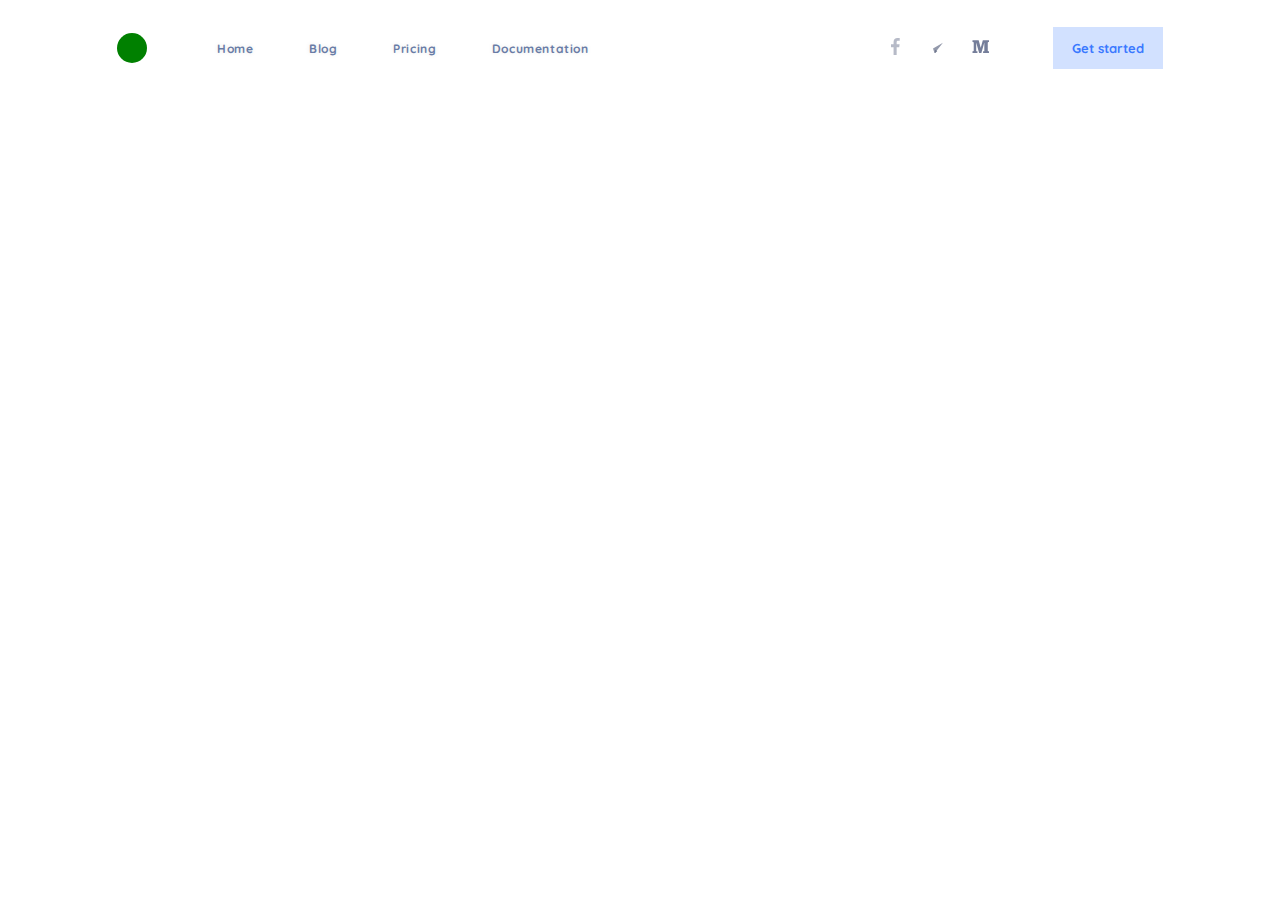
==== index.html @ 45f225c9 "add code" ====
<!DOCTYPE html>
<html lang="en">

<head>
  <meta charset="UTF-8">
  <meta http-equiv="X-UA-Compatible" content="IE=edge">
  <meta name="viewport" content="width=device-width, initial-scale=1.0">
  <link rel="preconnect" href="https://fonts.gstatic.com">
  <link href="https://fonts.googleapis.com/css2?family=Quicksand:wght@300;400;500&display=swap" rel="stylesheet">
  <link href="https://fonts.googleapis.com/css2?family=Roboto:wght@300;400;500&display=swap" rel="stylesheet">
  <link href="https://fonts.googleapis.com/css2?family=Open+Sans:wght@300;400;600;700&display=swap" rel="stylesheet">
  <!-- <link rel="stylesheet" href="bootstrap-reboot.css"> -->
  <!-- <link rel="stylesheet" href="bootstrap-grid.css"> -->
  <!-- <link rel="stylesheet" href="bootstrap.css"> -->
  <!-- <link rel="stylesheet" href="base.css"> -->
  <link rel="stylesheet" href="style.css">
  <title>Document</title>
</head>

<body>
  <!-- <header class="header">
    <div class="first-header">
      <div class="header-logo"></div>
      <nav class="header-nav">
        <ul class="nav-list">
          <li class="nav-item"><a href="#" class="nav-link">Home</a></li>
          <li class="nav-item"><a href="#" class="nav-link">Blog</a></li>
          <li class="nav-item"><a href="#" class="nav-link">Features</a></li>
          <li class="nav-item"><a href="#" class="nav-link">Pricing</a></li>
          <li class="nav-item"><a href="#" class="nav-link">Documentation</a></li>
        </ul>
      </nav>
    </div>
    <div class="second-header">
      <ul class="header-icons">
        <li class="icon">
          <svg width="9" height="17" viewBox="0 0 9 17">
            <path
              d="M5.65597 17V9.24548H8.22501L8.60969 6.2234H5.65597V4.294C5.65597 3.41904 5.89578 2.82278 7.13417 2.82278L8.71368 2.82208V0.119112C8.44051 0.0822826 7.5029 -1.65981e-08 6.41206 -1.65981e-08C4.13475 -1.65981e-08 2.57564 1.40836 2.57564 3.9947V6.2234H-2.3404e-08V9.24548H2.57564V17H5.65597Z"
              fill="#B6BAC7" />
          </svg>
        </li>
        <li class="icon">
          <svg width="15" height="13" viewBox="0 0 15 13">
            <path d="M5.81972 12.0232C5.38191 12.0232 5.4563 11.8651 5.3053 11.4664L4.01782 7.41344L13.9283 1.78983"
              fill="#9399AB" />
            <path d="M5.81982 12.0232C6.15768 12.0232 6.30696 11.8754 6.49554 11.7L8.29744 10.0241L6.04979 8.72772"
              fill="#70788E" />
            <path
              d="M6.04945 8.72806L11.4957 12.5768C12.1172 12.9048 12.5657 12.735 12.7205 12.0249L14.9374 2.03246C15.1644 1.16206 14.5906 0.76729 13.996 1.02547L0.978404 5.82666C0.0898302 6.16756 0.0950105 6.64173 0.816436 6.85301L4.15705 7.85032L11.8909 3.18335C12.256 2.97158 12.5911 3.08543 12.3161 3.31891"
              fill="#B6BAC7" />
          </svg>
        </li>
        <li class="icon"><svg width="18" height="14" viewBox="0 0 18 14" fill="none" xmlns="http://www.w3.org/2000/svg">
            <path fill-rule="evenodd" clip-rule="evenodd"
              d="M17.0328 1.84041C16.4253 2.11761 15.7726 2.30417 15.0877 2.38898C15.7868 1.95807 16.3239 1.27594 16.5767 0.46342C15.9222 0.862259 15.1973 1.15191 14.4257 1.308C13.8081 0.631966 12.9276 0.210602 11.9535 0.210602C10.0832 0.210602 8.56631 1.76886 8.56631 3.69017C8.56631 3.96313 8.59598 4.22867 8.65402 4.48334C5.83853 4.33759 3.3424 2.95159 1.67204 0.847419C1.38053 1.36154 1.2135 1.95887 1.2135 2.59648C1.2135 3.80359 1.81147 4.86853 2.72005 5.49303C2.16541 5.47448 1.64276 5.31812 1.18615 5.05709V5.10081C1.18615 6.7876 2.35476 8.19347 3.90258 8.51347C3.61882 8.59297 3.31957 8.63537 3.01181 8.63537C2.79357 8.63537 2.581 8.61417 2.37462 8.5731C2.80543 9.95591 4.05659 10.9619 5.53864 10.99C4.37931 11.9228 2.91868 12.4793 1.33113 12.4793C1.05768 12.4793 0.788618 12.4634 0.523682 12.4308C2.02249 13.4183 3.80327 13.9944 5.71599 13.9944C11.946 13.9944 15.3531 8.69155 15.3531 4.09365C15.3531 3.94259 15.3498 3.79286 15.3433 3.64313C16.0053 3.15286 16.5798 2.53937 17.0338 1.84107"
              fill="#757E9A" />
          </svg>
        </li>
        <li class="icon"><svg width="17" height="14" viewBox="0 0 17 14" fill="none" xmlns="http://www.w3.org/2000/svg">
            <path
              d="M17.0001 2.10651H16.3472C16.1047 2.10651 15.7619 2.45072 15.7619 2.67109V10.6583C15.7619 10.8789 16.1047 11.1796 16.3472 11.1796H17.0001V13.0755H11.084V11.1796H12.3223V2.78361H12.2616L9.36999 13.0755H7.13129L4.277 2.78361H4.20477V11.1796H5.44303V13.0755H0.48999V11.1796H1.12422C1.38542 11.1796 1.72825 10.8789 1.72825 10.6583V2.67109C1.72825 2.45072 1.38542 2.10651 1.12422 2.10651H0.48999V0.210635H6.68355L8.717 7.65872H8.77295L10.8252 0.210635H17.0001V2.10651Z"
              fill="#757E9A" />
          </svg>
        </li>
      </ul>
      <button class="btn btn__get-started">Get started</button>
    </div>
  </header> -->
  <header class="header box-ordered">
    <div class="header-logo"></div>
    <nav class="header-nav">
      <ul class="nav-list">
        <li class="nav-item"><a href="#" class="nav-link">Home</a></li>
        <li class="nav-item"><a href="#" class="nav-link">Blog</a></li>
        <li class="nav-item"><a href="#" class="nav-link">Features</a></li>
        <li class="nav-item"><a href="#" class="nav-link">Pricing</a></li>
        <li class="nav-item"><a href="#" class="nav-link">Documentation</a></li>
      </ul>
    </nav>
    <div class="hamburger hamburger--3dxy">
      <div class="hamburger-box">
        <div class="hamburger-inner"></div>
      </div>
    </div>
    <ul class="header-icons">
      <li class="icon">
        <svg width="9" height="17" viewBox="0 0 9 17">
          <path
            d="M5.65597 17V9.24548H8.22501L8.60969 6.2234H5.65597V4.294C5.65597 3.41904 5.89578 2.82278 7.13417 2.82278L8.71368 2.82208V0.119112C8.44051 0.0822826 7.5029 -1.65981e-08 6.41206 -1.65981e-08C4.13475 -1.65981e-08 2.57564 1.40836 2.57564 3.9947V6.2234H-2.3404e-08V9.24548H2.57564V17H5.65597Z"
            fill="#B6BAC7" />
        </svg>
      </li>
      <li class="icon">
        <svg width="15" height="13" viewBox="0 0 15 13">
          <path d="M5.81972 12.0232C5.38191 12.0232 5.4563 11.8651 5.3053 11.4664L4.01782 7.41344L13.9283 1.78983"
            fill="#9399AB" />
          <path d="M5.81982 12.0232C6.15768 12.0232 6.30696 11.8754 6.49554 11.7L8.29744 10.0241L6.04979 8.72772"
            fill="#70788E" />
          <path
            d="M6.04945 8.72806L11.4957 12.5768C12.1172 12.9048 12.5657 12.735 12.7205 12.0249L14.9374 2.03246C15.1644 1.16206 14.5906 0.76729 13.996 1.02547L0.978404 5.82666C0.0898302 6.16756 0.0950105 6.64173 0.816436 6.85301L4.15705 7.85032L11.8909 3.18335C12.256 2.97158 12.5911 3.08543 12.3161 3.31891"
            fill="#B6BAC7" />
        </svg>
      </li>
      <li class="icon"><svg width="18" height="14" viewBox="0 0 18 14" fill="none" xmlns="http://www.w3.org/2000/svg">
          <path fill-rule="evenodd" clip-rule="evenodd"
            d="M17.0328 1.84041C16.4253 2.11761 15.7726 2.30417 15.0877 2.38898C15.7868 1.95807 16.3239 1.27594 16.5767 0.46342C15.9222 0.862259 15.1973 1.15191 14.4257 1.308C13.8081 0.631966 12.9276 0.210602 11.9535 0.210602C10.0832 0.210602 8.56631 1.76886 8.56631 3.69017C8.56631 3.96313 8.59598 4.22867 8.65402 4.48334C5.83853 4.33759 3.3424 2.95159 1.67204 0.847419C1.38053 1.36154 1.2135 1.95887 1.2135 2.59648C1.2135 3.80359 1.81147 4.86853 2.72005 5.49303C2.16541 5.47448 1.64276 5.31812 1.18615 5.05709V5.10081C1.18615 6.7876 2.35476 8.19347 3.90258 8.51347C3.61882 8.59297 3.31957 8.63537 3.01181 8.63537C2.79357 8.63537 2.581 8.61417 2.37462 8.5731C2.80543 9.95591 4.05659 10.9619 5.53864 10.99C4.37931 11.9228 2.91868 12.4793 1.33113 12.4793C1.05768 12.4793 0.788618 12.4634 0.523682 12.4308C2.02249 13.4183 3.80327 13.9944 5.71599 13.9944C11.946 13.9944 15.3531 8.69155 15.3531 4.09365C15.3531 3.94259 15.3498 3.79286 15.3433 3.64313C16.0053 3.15286 16.5798 2.53937 17.0338 1.84107"
            fill="#757E9A" />
        </svg>
      </li>
      <li class="icon"><svg width="17" height="14" viewBox="0 0 17 14" fill="none" xmlns="http://www.w3.org/2000/svg">
          <path
            d="M17.0001 2.10651H16.3472C16.1047 2.10651 15.7619 2.45072 15.7619 2.67109V10.6583C15.7619 10.8789 16.1047 11.1796 16.3472 11.1796H17.0001V13.0755H11.084V11.1796H12.3223V2.78361H12.2616L9.36999 13.0755H7.13129L4.277 2.78361H4.20477V11.1796H5.44303V13.0755H0.48999V11.1796H1.12422C1.38542 11.1796 1.72825 10.8789 1.72825 10.6583V2.67109C1.72825 2.45072 1.38542 2.10651 1.12422 2.10651H0.48999V0.210635H6.68355L8.717 7.65872H8.77295L10.8252 0.210635H17.0001V2.10651Z"
            fill="#757E9A" />
        </svg>
      </li>
    </ul>
    <button class="btn btn__get-started">Get started</button>
  </header>
  <!-- <section class="promo">
    <p class="promo-intro sm-title">PLAN YOUR LIFE</p>
    <h1 class="promo-title">Increase your <span>productivity</span></h1>
    <p class="promo-text">Brute laoreet efficiendi id his, ea illum nonumes luptatum pro. Usu atqui laudem an,
      insolens gubergren similique est cu. Et vel modus congue vituperata.</p>
    <button class="promo-btn"></button>
  </section>
  <section class="brands">
    <ul class="brands-list">
      <li class="brands-item"><a href="#"><img src="img/brands/bitbucket.svg" alt="bitbucket"></a></li>
      <li class="brands-item"><a href="#"><img src="img/brands/apple.svg" alt="apple watch"></a></li>
      <li class="brands-item"><a href="#"><img src="img/brands/fb.svg" alt="facebook"></a></li>
      <li class="brands-item"><a href="#"><img src="img/brands/atlassian.svg" alt="atlassian"></a></li>
      <li class="brands-item"><a href="#"><img src="img/brands/audi.svg" alt="audi"></a></li>
    </ul>
  </section>
  <section class="our-product">
    <div class="first-part">
      <h4 class="our-product__sm-title">DESKTOP AND MOBILE APP</h4>
      <h2 class="section-title">Plan <span>and</span> manage</h2>
      <p class="section-text">Brute laoreet efficiendi id his, ea illum nonumes luptatum pro. Usu atqui laudem an,
        insolens gubergren similique est cu. Et vel modus congue vituperata. Solum patrioque no sea. Mea ex malis
        mollis oporteat. Eum an expetenda consequat.</p>
      <div class="buttons">
        <button class="btn btn-prime">View video</button>
        <button class="btn btn-secondary">See features</button>
      </div>
    </div>
    <div class="second-part">
      <img src="img/illustration.png" alt="our-product" class="our-product-img">
    </div>
  </section>
  <section class="about-us">
    <h4 class="sm-title">ABOUT US</h4>
    <h3 class="title about-us__title">Read about our app</h3>
    <div class="about-us__items">
      <div class="about-us__item">
        <img src="img/about-us/overview.svg" alt="" class="about-us__icon">
        <h6 class="item-title">Overview</h6>
        <p class="item-text">Brute laoreet efficiendi id his, ea illum nonumes luptatum pro.</p>
      </div>
      <div class="about-us__item">
        <img src="img/about-us/files.svg" alt="" class="about-us__icon">
        <h6 class="item-title">Files</h6>
        <p class="item-text">No vim nulla vitae intellegat. Ei enim error ius, solet atomorum conceptam ex has.</p>
      </div>
      <div class="about-us__item">
        <img src="img/about-us/meeting.svg" alt="" class="about-us__icon">
        <h6 class="item-title">Meeting chats</h6>
        <p class="item-text">Vim ne tacimates neglegentur. Erat diceret omittam at est.</p>
      </div>
      <div class="about-us__item">
        <img src="img/about-us/events.svg" alt="" class="about-us__icon">
        <h6 class="item-title">Save events</h6>
        <p class="item-text">Nisl idque mel ea, nominati voluptatum.
        </p>
      </div>
    </div>
    <div class="about-us-buttons">
      <button class="btn btn__read-more">Read more</button>
      <div class="or">or</div>
      <button class="btn btn__get-started">Get started</button>
    </div>
  </section>
  <section class="efficiency">
    <div class="percent-wrapper">
      <div class="percent">
        <img src="img/efficiency/percent.svg" alt="" class="">
        <div class="percent-value">89%</div>
        <p class="percent-info">Customers who have increased their productivity</p>
      </div>
    </div>
    <div class="count-wrapper">
      <div class="count">
        <img src="img/efficiency/count.svg" alt="" class="">
        <div class="count-value">3123</div>
        <p class="count-info">Users who have used our application</p>
      </div>
    </div>

  </section>
  <section class="our-resources">
    <h4 class="sm-title">our resources</h4>
    <h2 class="title">Start reading our blog</h2>
    <div class="slider">
      <div class="slider__left">
        <img src="img/our-resources/illustrations.png" alt="">
      </div>
      <div class="slider__right">
        <div class="slider__title big-title">How to start planning</div>
        <div class="slider__text">Quidam vocibus eum ne, erat consectetuer voluptatibus ut nam. Eu usu vidit tractatos,
          vero tractatos ius an, in mel diceret persecuti. Natum petentium principes mei ea. Tota everti periculis vis
          ei, quas tibique pro at, eos ut decore ...
        </div>
        <div class="slider__footer">
          <a href="#" class="btn btn__read-now">Read now</a>
          <span class="btn btn__add">Add to your bookmarks</span>
        </div>
      </div>
    </div>
  </section>
  <section class="testimonials">
    <div class="testimoinals__first-part">
      <h4 class="sm-title testimonials__sm-title">testimonials</h4>
      <h2 class="title testimonials__title">Customers's quotes</h2>
      <p class="text testimonials__text">Brute laoreet efficiendi id his, ea illum nonumes luptatum pro. Usu atqui
        laudem
        an.</p>
    </div>
    <div class="testimonials__second-part">
      <div class="testimonials__slider">
        <p class="testimonials__slider-text">Quidam vocibus eum ne, erat consectetuer voluptatibus ut nam. Eu usu vidit
          tractatos, vero tractatos ius an, in mel diceret persecuti.
        </p>
      </div>
    </div>
  </section>
  <section class="faq">
    <h4 class="faq__sm-title sm-title">Customer help</h4>
    <h2 class="faq__title title">Frequently asked questions</h2>
    <ul class="faq-list">
      <li class="faq-item">Reque insolens in vel?</li>
      <li class="faq-item">Vis rebum error graecis ea, id sit postea accusamus?</li>
      <li class="faq-item">Lorem repudiandae ne nec?</li>
      <li class="faq-item">Ad dicit numquam vel. Et eos iudico feugait percipitur?</li>
      <li class="faq-item">Sea no dico percipitur. Fierent constituam definitiones id eum?</li>
    </ul>
  </section>
  <section class="get-started">
    <h4 class="get-started__sm-title sm-title">
      PLAN YOUR LIFE
    </h4>
    <h2 class="get-started__large-title large-title">
      Get <span>started</span> now
    </h2>
    <p class="get-started__text">
      Brute laoreet efficiendi id his, ea illum nonumes luptatum pro. Usu atqui laudem an, insolens gubergren similique
      est cu. Et vel modus congue vituperata.
    </p>
    <footer class="get-started___footer">
      <a href="#" class="btn pricing-btn">View pricing</a>
      <a href="#" class="btn read__btn">Read documentation</a>
    </footer>
  </section>
  <section class="sign-up">
    <div class="sign-up__first">
      <h2 class="title sign-up__title">Sign up for newsletter</h2>
      <p class="sign-up__text">Cu qui soleat partiendo urbanitas. Eum aperiri indoctum eu, homero alterum.</p>
    </div>
    <div class="sign-up__second">
      <input type="email" class="btn input-email">
      <button type="button" class="btn send-email">Save me</button>
    </div>
  </section> -->



  <!-- <script src="../../libs/js-libs/bootstrap.bundle.min.js"></script> -->
  <script src="script.js"></script>
  <!-- <script src="js.js"></script> -->

</body>

</html>
---- style.css ----
/* @import "css/hamburgers.css"; */
@import "css/variables.css";
@import "css/base.css";
@import "css/header.css";
@import "css/promo.css";
@import "css/our-product.css";
@import "css/about-us.css";
@import "css/efficiency.css";
@import "css/our-resources.css";
@import "css/testimonials.css";
@import "css/customers-help.css";
@import "css/get-started.css";
@import "css/sign-up.css";


* {
  margin: 0;
  padding: 0;
}

html {
  font-size: 16px;
}

body {
  font-family: 'Quicksand', sans-serif;
}

a {
  text-decoration: none;
  display: block;
}

ul {
  list-style: none;
  margin: 0;
}

button {
  border: none;
  background: none;  
}

img{
  width: 100%;
  height: auto;
}
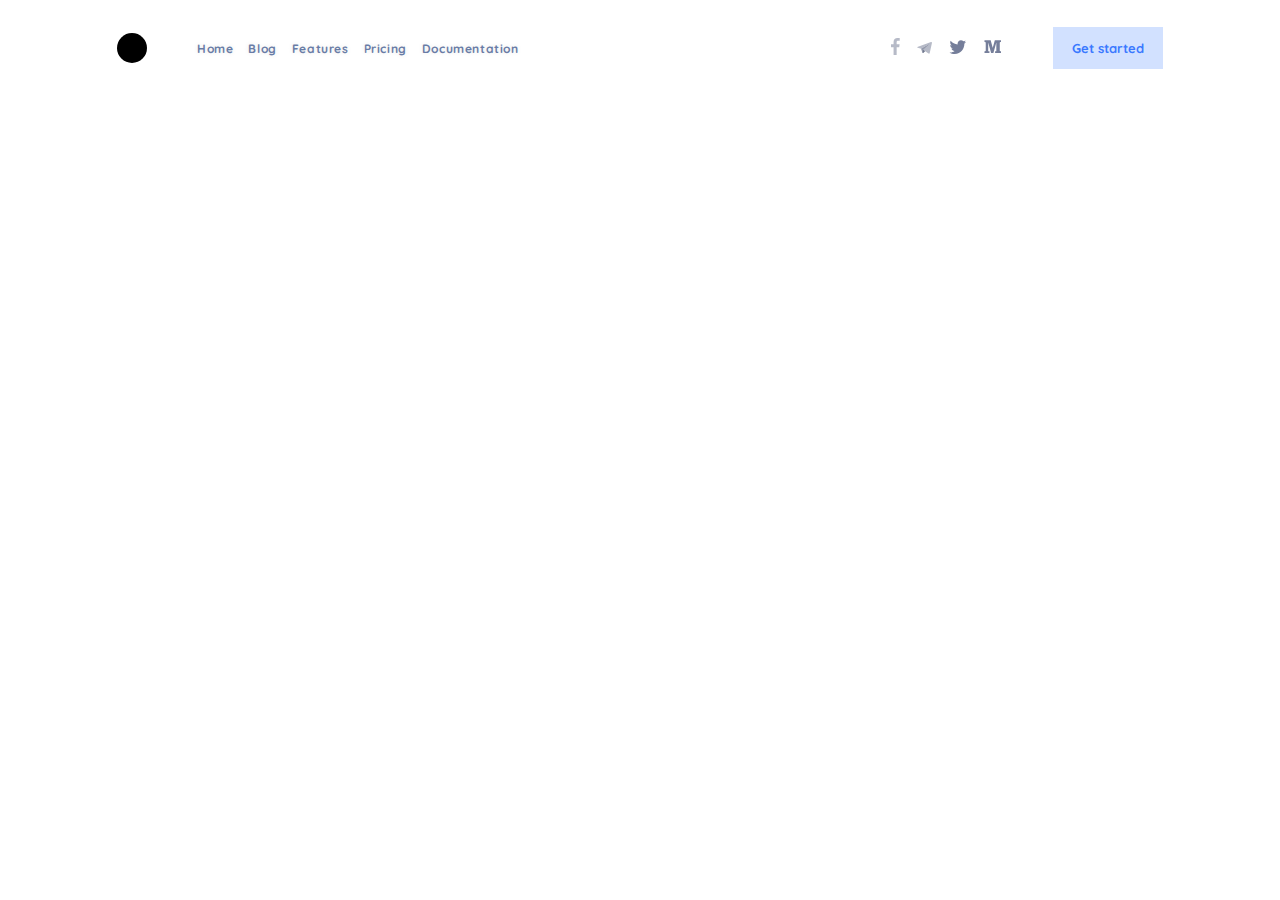
==== commit 822b5b9c: "fix burger add overlay" ====
--- a/index.html
+++ b/index.html
@@ -9,18 +9,20 @@
   <link href="https://fonts.googleapis.com/css2?family=Quicksand:wght@300;400;500&display=swap" rel="stylesheet">
   <link href="https://fonts.googleapis.com/css2?family=Roboto:wght@300;400;500&display=swap" rel="stylesheet">
   <link href="https://fonts.googleapis.com/css2?family=Open+Sans:wght@300;400;600;700&display=swap" rel="stylesheet">
-  <!-- <link rel="stylesheet" href="bootstrap-reboot.css"> -->
-  <!-- <link rel="stylesheet" href="bootstrap-grid.css"> -->
-  <!-- <link rel="stylesheet" href="bootstrap.css"> -->
-  <!-- <link rel="stylesheet" href="base.css"> -->
   <link rel="stylesheet" href="style.css">
   <title>Document</title>
 </head>
 
 <body>
-  <!-- <header class="header">
-    <div class="first-header">
-      <div class="header-logo"></div>
+  <header class="header box-ordered">
+    <div class="header-logo"></div>
+    <div class="hamburger hamburger--3dxy">
+      <div class="hamburger-box">
+        <div class="hamburger-inner"></div>
+      </div>
+    </div>
+    <div class="nav-container">
+      <div class="nav-overlay"></div>
       <nav class="header-nav">
         <ul class="nav-list">
           <li class="nav-item"><a href="#" class="nav-link">Home</a></li>
@@ -30,58 +32,6 @@
           <li class="nav-item"><a href="#" class="nav-link">Documentation</a></li>
         </ul>
       </nav>
-    </div>
-    <div class="second-header">
-      <ul class="header-icons">
-        <li class="icon">
-          <svg width="9" height="17" viewBox="0 0 9 17">
-            <path
-              d="M5.65597 17V9.24548H8.22501L8.60969 6.2234H5.65597V4.294C5.65597 3.41904 5.89578 2.82278 7.13417 2.82278L8.71368 2.82208V0.119112C8.44051 0.0822826 7.5029 -1.65981e-08 6.41206 -1.65981e-08C4.13475 -1.65981e-08 2.57564 1.40836 2.57564 3.9947V6.2234H-2.3404e-08V9.24548H2.57564V17H5.65597Z"
-              fill="#B6BAC7" />
-          </svg>
-        </li>
-        <li class="icon">
-          <svg width="15" height="13" viewBox="0 0 15 13">
-            <path d="M5.81972 12.0232C5.38191 12.0232 5.4563 11.8651 5.3053 11.4664L4.01782 7.41344L13.9283 1.78983"
-              fill="#9399AB" />
-            <path d="M5.81982 12.0232C6.15768 12.0232 6.30696 11.8754 6.49554 11.7L8.29744 10.0241L6.04979 8.72772"
-              fill="#70788E" />
-            <path
-              d="M6.04945 8.72806L11.4957 12.5768C12.1172 12.9048 12.5657 12.735 12.7205 12.0249L14.9374 2.03246C15.1644 1.16206 14.5906 0.76729 13.996 1.02547L0.978404 5.82666C0.0898302 6.16756 0.0950105 6.64173 0.816436 6.85301L4.15705 7.85032L11.8909 3.18335C12.256 2.97158 12.5911 3.08543 12.3161 3.31891"
-              fill="#B6BAC7" />
-          </svg>
-        </li>
-        <li class="icon"><svg width="18" height="14" viewBox="0 0 18 14" fill="none" xmlns="http://www.w3.org/2000/svg">
-            <path fill-rule="evenodd" clip-rule="evenodd"
-              d="M17.0328 1.84041C16.4253 2.11761 15.7726 2.30417 15.0877 2.38898C15.7868 1.95807 16.3239 1.27594 16.5767 0.46342C15.9222 0.862259 15.1973 1.15191 14.4257 1.308C13.8081 0.631966 12.9276 0.210602 11.9535 0.210602C10.0832 0.210602 8.56631 1.76886 8.56631 3.69017C8.56631 3.96313 8.59598 4.22867 8.65402 4.48334C5.83853 4.33759 3.3424 2.95159 1.67204 0.847419C1.38053 1.36154 1.2135 1.95887 1.2135 2.59648C1.2135 3.80359 1.81147 4.86853 2.72005 5.49303C2.16541 5.47448 1.64276 5.31812 1.18615 5.05709V5.10081C1.18615 6.7876 2.35476 8.19347 3.90258 8.51347C3.61882 8.59297 3.31957 8.63537 3.01181 8.63537C2.79357 8.63537 2.581 8.61417 2.37462 8.5731C2.80543 9.95591 4.05659 10.9619 5.53864 10.99C4.37931 11.9228 2.91868 12.4793 1.33113 12.4793C1.05768 12.4793 0.788618 12.4634 0.523682 12.4308C2.02249 13.4183 3.80327 13.9944 5.71599 13.9944C11.946 13.9944 15.3531 8.69155 15.3531 4.09365C15.3531 3.94259 15.3498 3.79286 15.3433 3.64313C16.0053 3.15286 16.5798 2.53937 17.0338 1.84107"
-              fill="#757E9A" />
-          </svg>
-        </li>
-        <li class="icon"><svg width="17" height="14" viewBox="0 0 17 14" fill="none" xmlns="http://www.w3.org/2000/svg">
-            <path
-              d="M17.0001 2.10651H16.3472C16.1047 2.10651 15.7619 2.45072 15.7619 2.67109V10.6583C15.7619 10.8789 16.1047 11.1796 16.3472 11.1796H17.0001V13.0755H11.084V11.1796H12.3223V2.78361H12.2616L9.36999 13.0755H7.13129L4.277 2.78361H4.20477V11.1796H5.44303V13.0755H0.48999V11.1796H1.12422C1.38542 11.1796 1.72825 10.8789 1.72825 10.6583V2.67109C1.72825 2.45072 1.38542 2.10651 1.12422 2.10651H0.48999V0.210635H6.68355L8.717 7.65872H8.77295L10.8252 0.210635H17.0001V2.10651Z"
-              fill="#757E9A" />
-          </svg>
-        </li>
-      </ul>
-      <button class="btn btn__get-started">Get started</button>
-    </div>
-  </header> -->
-  <header class="header box-ordered">
-    <div class="header-logo"></div>
-    <nav class="header-nav">
-      <ul class="nav-list">
-        <li class="nav-item"><a href="#" class="nav-link">Home</a></li>
-        <li class="nav-item"><a href="#" class="nav-link">Blog</a></li>
-        <li class="nav-item"><a href="#" class="nav-link">Features</a></li>
-        <li class="nav-item"><a href="#" class="nav-link">Pricing</a></li>
-        <li class="nav-item"><a href="#" class="nav-link">Documentation</a></li>
-      </ul>
-    </nav>
-    <div class="hamburger hamburger--3dxy">
-      <div class="hamburger-box">
-        <div class="hamburger-inner"></div>
-      </div>
     </div>
     <ul class="header-icons">
       <li class="icon">
--- a/style.css
+++ b/style.css
@@ -1,6 +1,6 @@
-/* @import "css/hamburgers.css"; */
 @import "css/variables.css";
 @import "css/base.css";
+@import "css/hamburger.css";
 @import "css/header.css";
 @import "css/promo.css";
 @import "css/our-product.css";
@@ -12,7 +12,6 @@
 @import "css/get-started.css";
 @import "css/sign-up.css";
 
-
 * {
   margin: 0;
   padding: 0;
@@ -23,7 +22,7 @@
 }
 
 body {
-  font-family: 'Quicksand', sans-serif;
+  font-family: "Quicksand", sans-serif;
 }
 
 a {
@@ -38,12 +37,10 @@
 
 button {
   border: none;
-  background: none;  
+  background: none;
 }
 
-img{
+img {
   width: 100%;
   height: auto;
 }
-
-
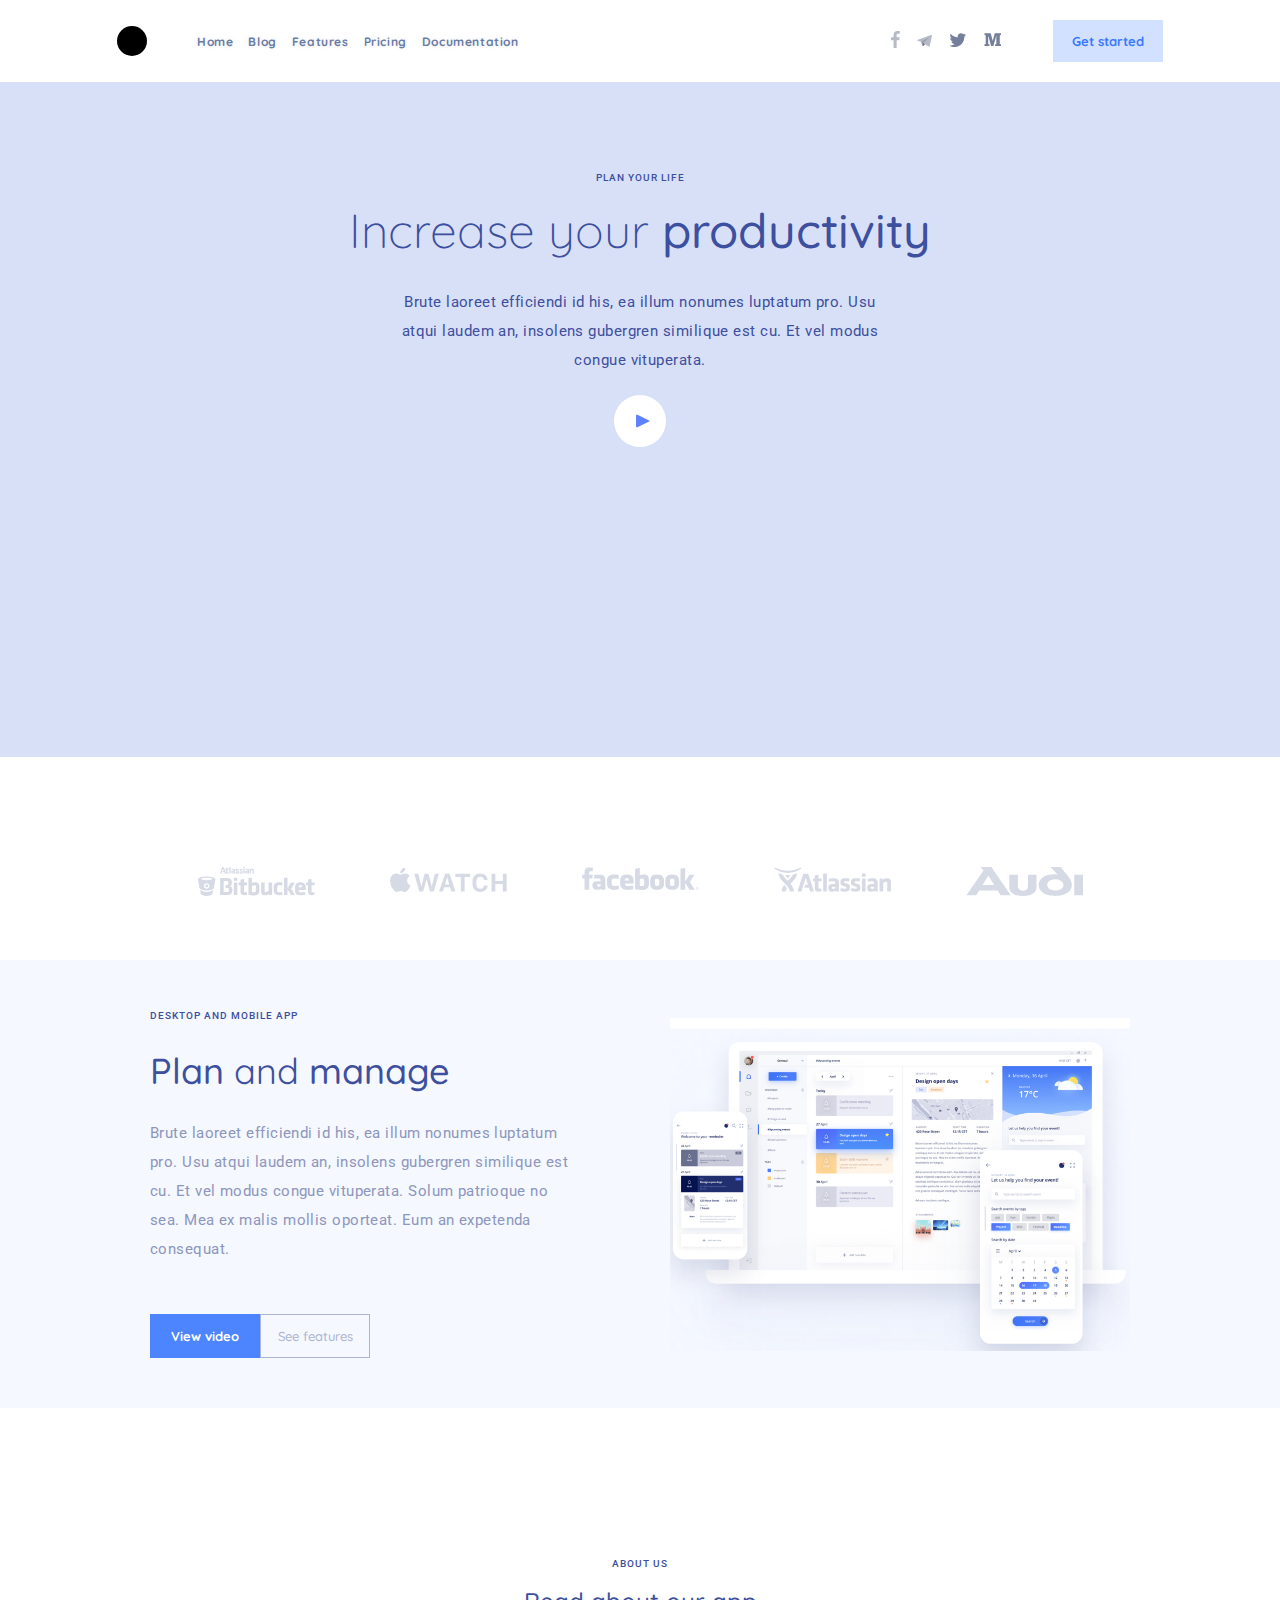
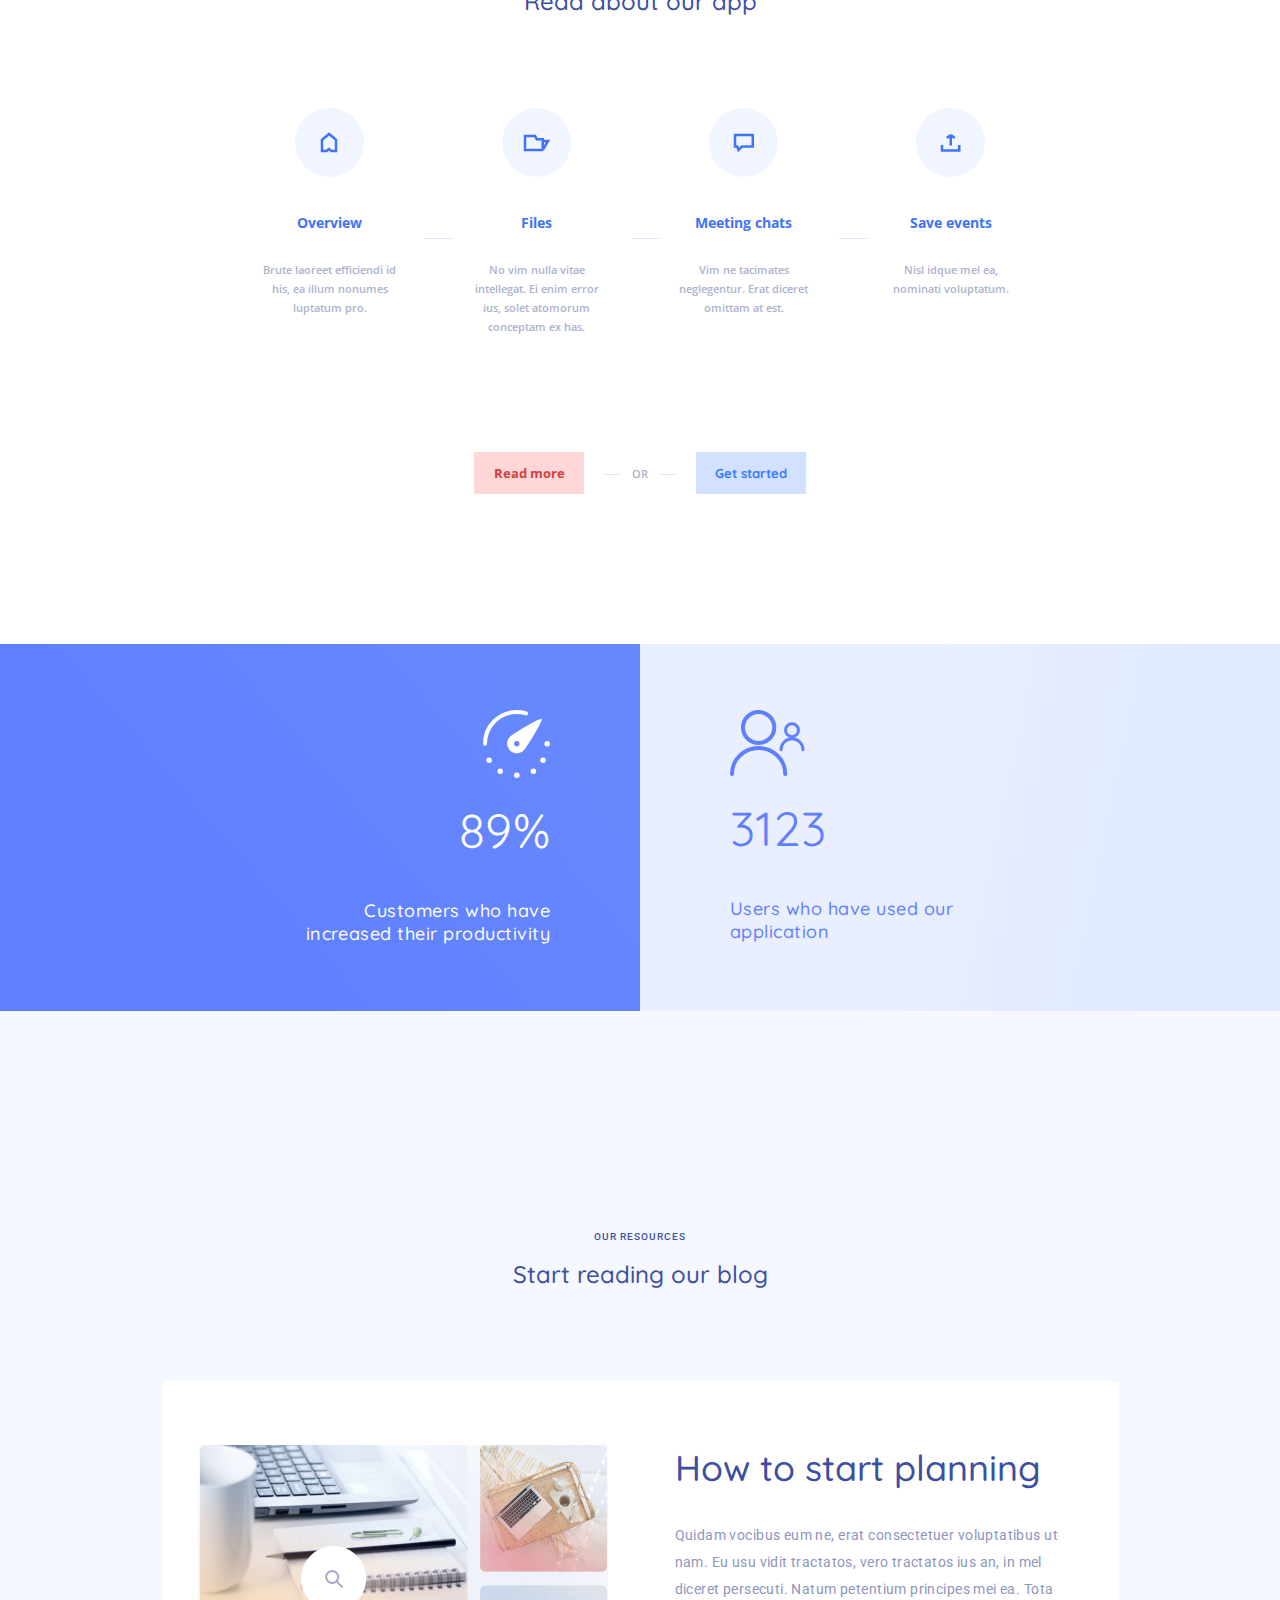
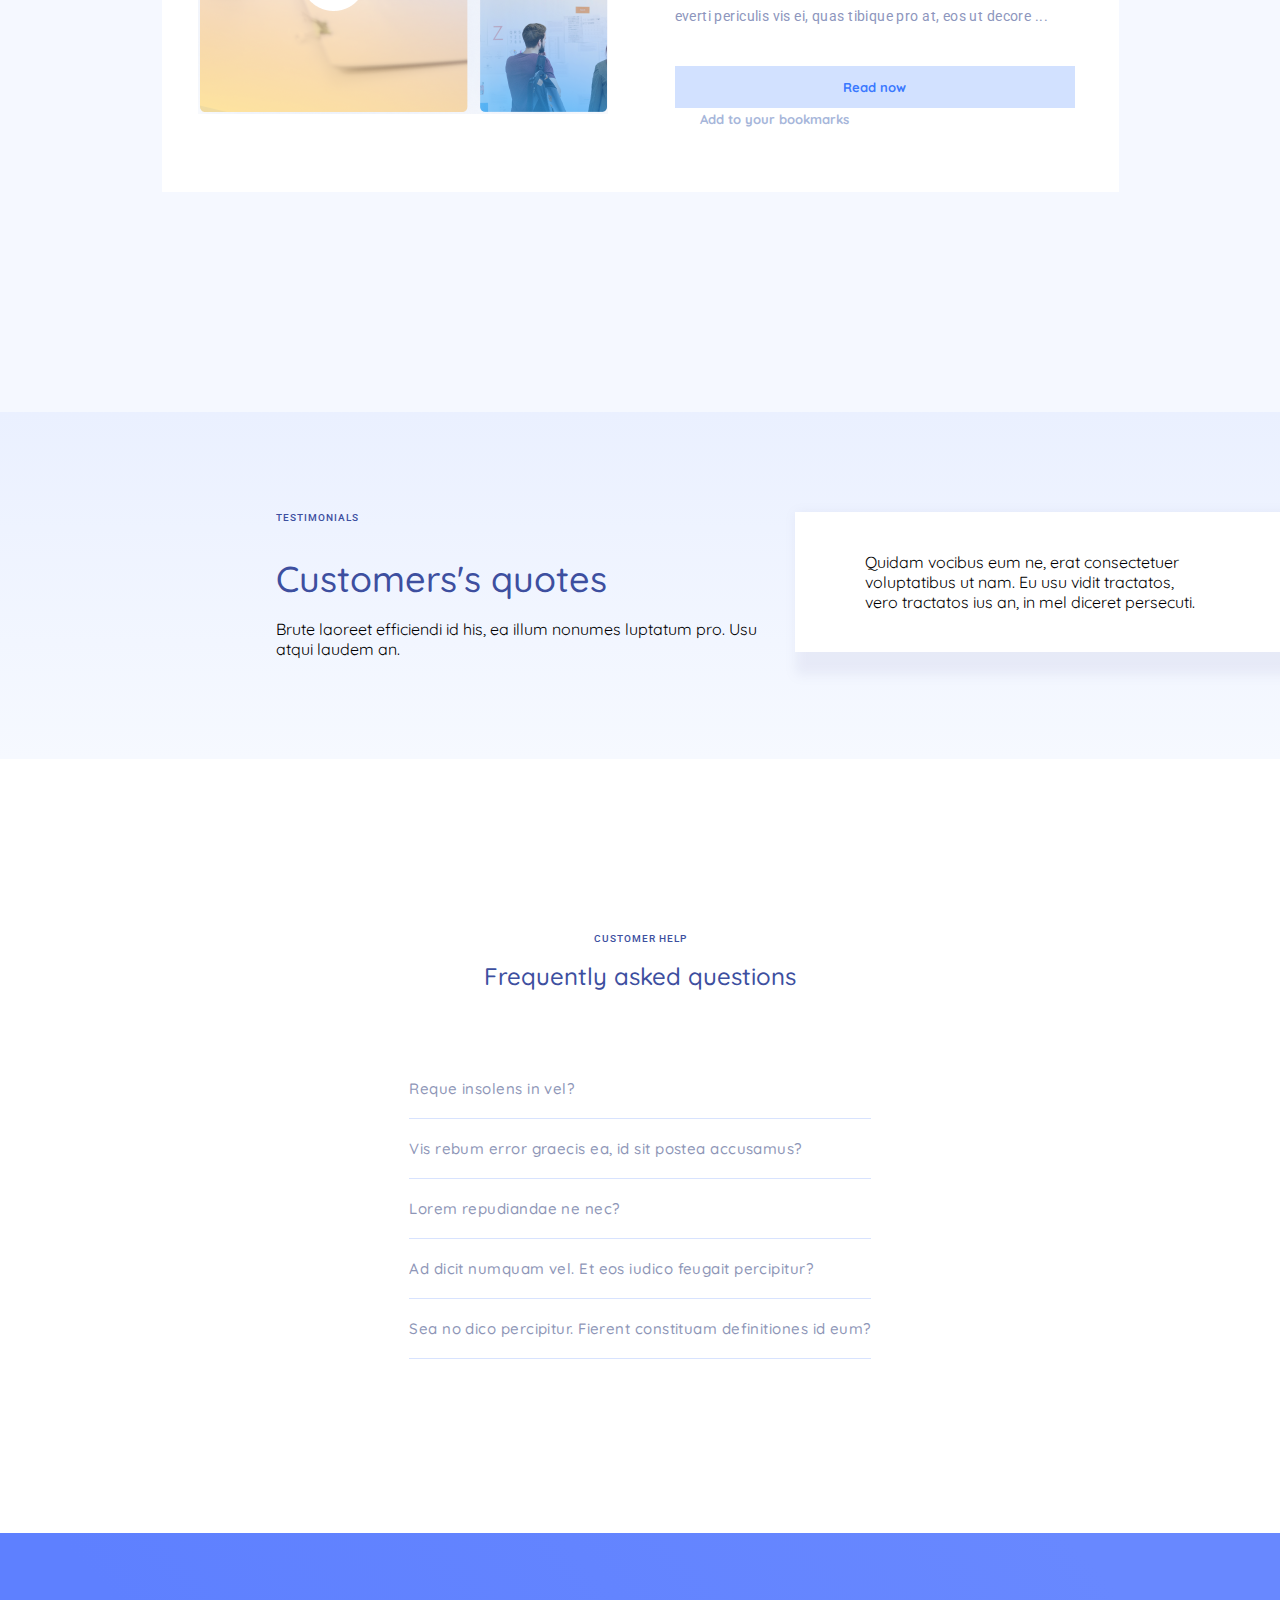
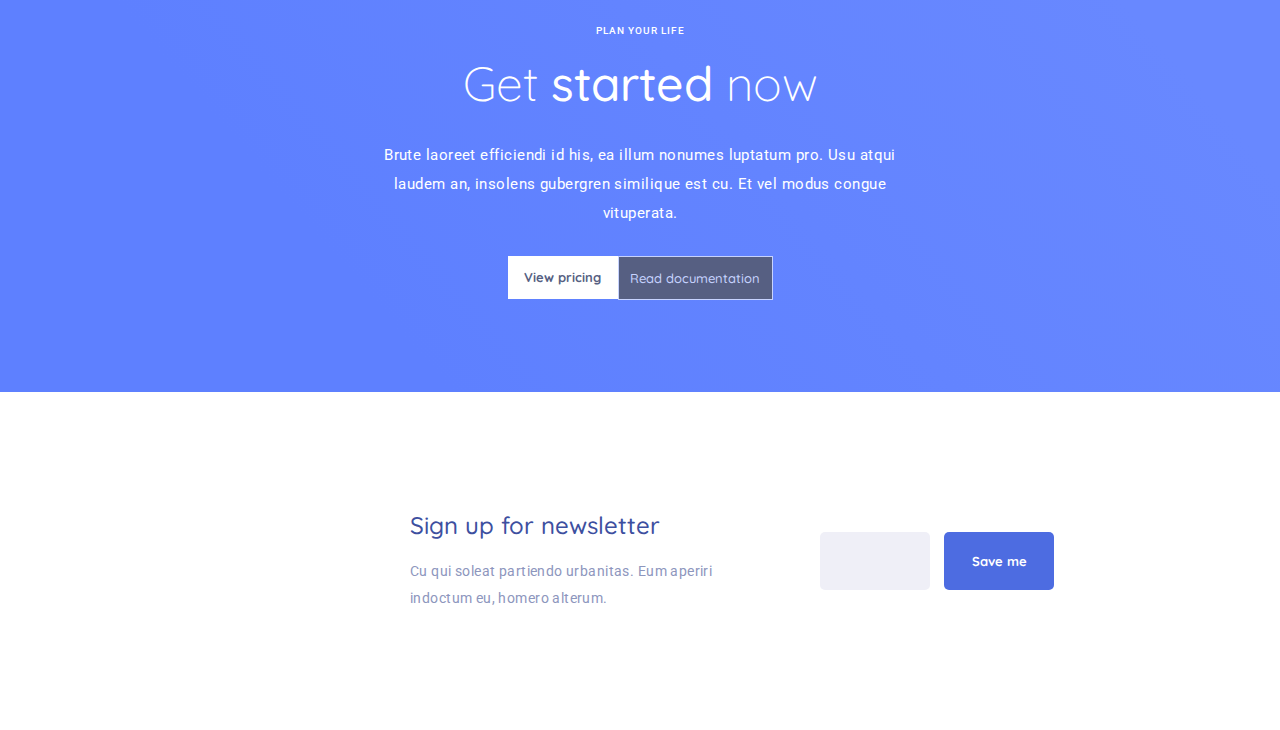
==== commit 0fcafba3: "add brands slider" ====
--- a/index.html
+++ b/index.html
@@ -14,7 +14,7 @@
 </head>
 
 <body>
-  <header class="header box-ordered">
+  <header class="header box-ordered container">
     <div class="header-logo"></div>
     <div class="hamburger hamburger--3dxy">
       <div class="hamburger-box">
@@ -67,38 +67,39 @@
     </ul>
     <button class="btn btn__get-started">Get started</button>
   </header>
-  <!-- <section class="promo">
+  <section class="promo">
     <p class="promo-intro sm-title">PLAN YOUR LIFE</p>
     <h1 class="promo-title">Increase your <span>productivity</span></h1>
     <p class="promo-text">Brute laoreet efficiendi id his, ea illum nonumes luptatum pro. Usu atqui laudem an,
       insolens gubergren similique est cu. Et vel modus congue vituperata.</p>
     <button class="promo-btn"></button>
   </section>
-  <section class="brands">
-    <ul class="brands-list">
-      <li class="brands-item"><a href="#"><img src="img/brands/bitbucket.svg" alt="bitbucket"></a></li>
-      <li class="brands-item"><a href="#"><img src="img/brands/apple.svg" alt="apple watch"></a></li>
-      <li class="brands-item"><a href="#"><img src="img/brands/fb.svg" alt="facebook"></a></li>
-      <li class="brands-item"><a href="#"><img src="img/brands/atlassian.svg" alt="atlassian"></a></li>
-      <li class="brands-item"><a href="#"><img src="img/brands/audi.svg" alt="audi"></a></li>
+  <section class="brands brands__slider">
+    <ul class="brands-list brands__slides">
+      <li class="brands-item brands__slide-1"><a href="#"><img src="img/brands/bitbucket.svg" alt="bitbucket"></a></li>
+      <li class="brands-item brands__slide-2"><a href="#"><img src="img/brands/apple.svg" alt="apple watch"></a></li>
+      <li class="brands-item brands__slide-3"><a href="#"><img src="img/brands/fb.svg" alt="facebook"></a></li>
+      <li class="brands-item brands__slide-4"><a href="#"><img src="img/brands/atlassian.svg" alt="atlassian"></a></li>
+      <li class="brands-item brands__slide-5"><a href="#"><img src="img/brands/audi.svg" alt="audi"></a></li>
     </ul>
   </section>
   <section class="our-product">
-    <div class="first-part">
-      <h4 class="our-product__sm-title">DESKTOP AND MOBILE APP</h4>
-      <h2 class="section-title">Plan <span>and</span> manage</h2>
-      <p class="section-text">Brute laoreet efficiendi id his, ea illum nonumes luptatum pro. Usu atqui laudem an,
-        insolens gubergren similique est cu. Et vel modus congue vituperata. Solum patrioque no sea. Mea ex malis
-        mollis oporteat. Eum an expetenda consequat.</p>
-      <div class="buttons">
-        <button class="btn btn-prime">View video</button>
-        <button class="btn btn-secondary">See features</button>
-      </div>
-    </div>
-    <div class="second-part">
-      <img src="img/illustration.png" alt="our-product" class="our-product-img">
-    </div>
-  </section>
+    <div class="container">
+      <div class="first-part">
+        <h4 class="our-product__sm-title sm-title">DESKTOP AND MOBILE APP</h4>
+        <h2 class="section-title">Plan <span>and</span> manage</h2>
+        <p class="section-text">Brute laoreet efficiendi id his, ea illum nonumes luptatum pro. Usu atqui laudem an,
+          insolens gubergren similique est cu. Et vel modus congue vituperata. Solum patrioque no sea. Mea ex malis
+          mollis oporteat. Eum an expetenda consequat.</p>
+        <div class="buttons">
+          <button class="btn btn-prime">View video</button>
+          <button class="btn btn-secondary">See features</button>
+        </div>
+      </div>
+      <div class="second-part">
+      </div>
+  </section>
+  </div>
   <section class="about-us">
     <h4 class="sm-title">ABOUT US</h4>
     <h3 class="title about-us__title">Read about our app</h3>
@@ -220,13 +221,13 @@
       <input type="email" class="btn input-email">
       <button type="button" class="btn send-email">Save me</button>
     </div>
-  </section> -->
+  </section>
 
 
 
   <!-- <script src="../../libs/js-libs/bootstrap.bundle.min.js"></script> -->
   <script src="script.js"></script>
-  <!-- <script src="js.js"></script> -->
+  <script src="js.js"></script>
 
 </body>
 
--- a/style.css
+++ b/style.css
@@ -3,12 +3,13 @@
 @import "css/hamburger.css";
 @import "css/header.css";
 @import "css/promo.css";
+@import "css/brands.css";
 @import "css/our-product.css";
 @import "css/about-us.css";
 @import "css/efficiency.css";
 @import "css/our-resources.css";
 @import "css/testimonials.css";
-@import "css/customers-help.css";
+@import "css/faq.css";
 @import "css/get-started.css";
 @import "css/sign-up.css";
 
@@ -41,6 +42,6 @@
 }
 
 img {
-  width: 100%;
+  max-width: 100%;
   height: auto;
 }
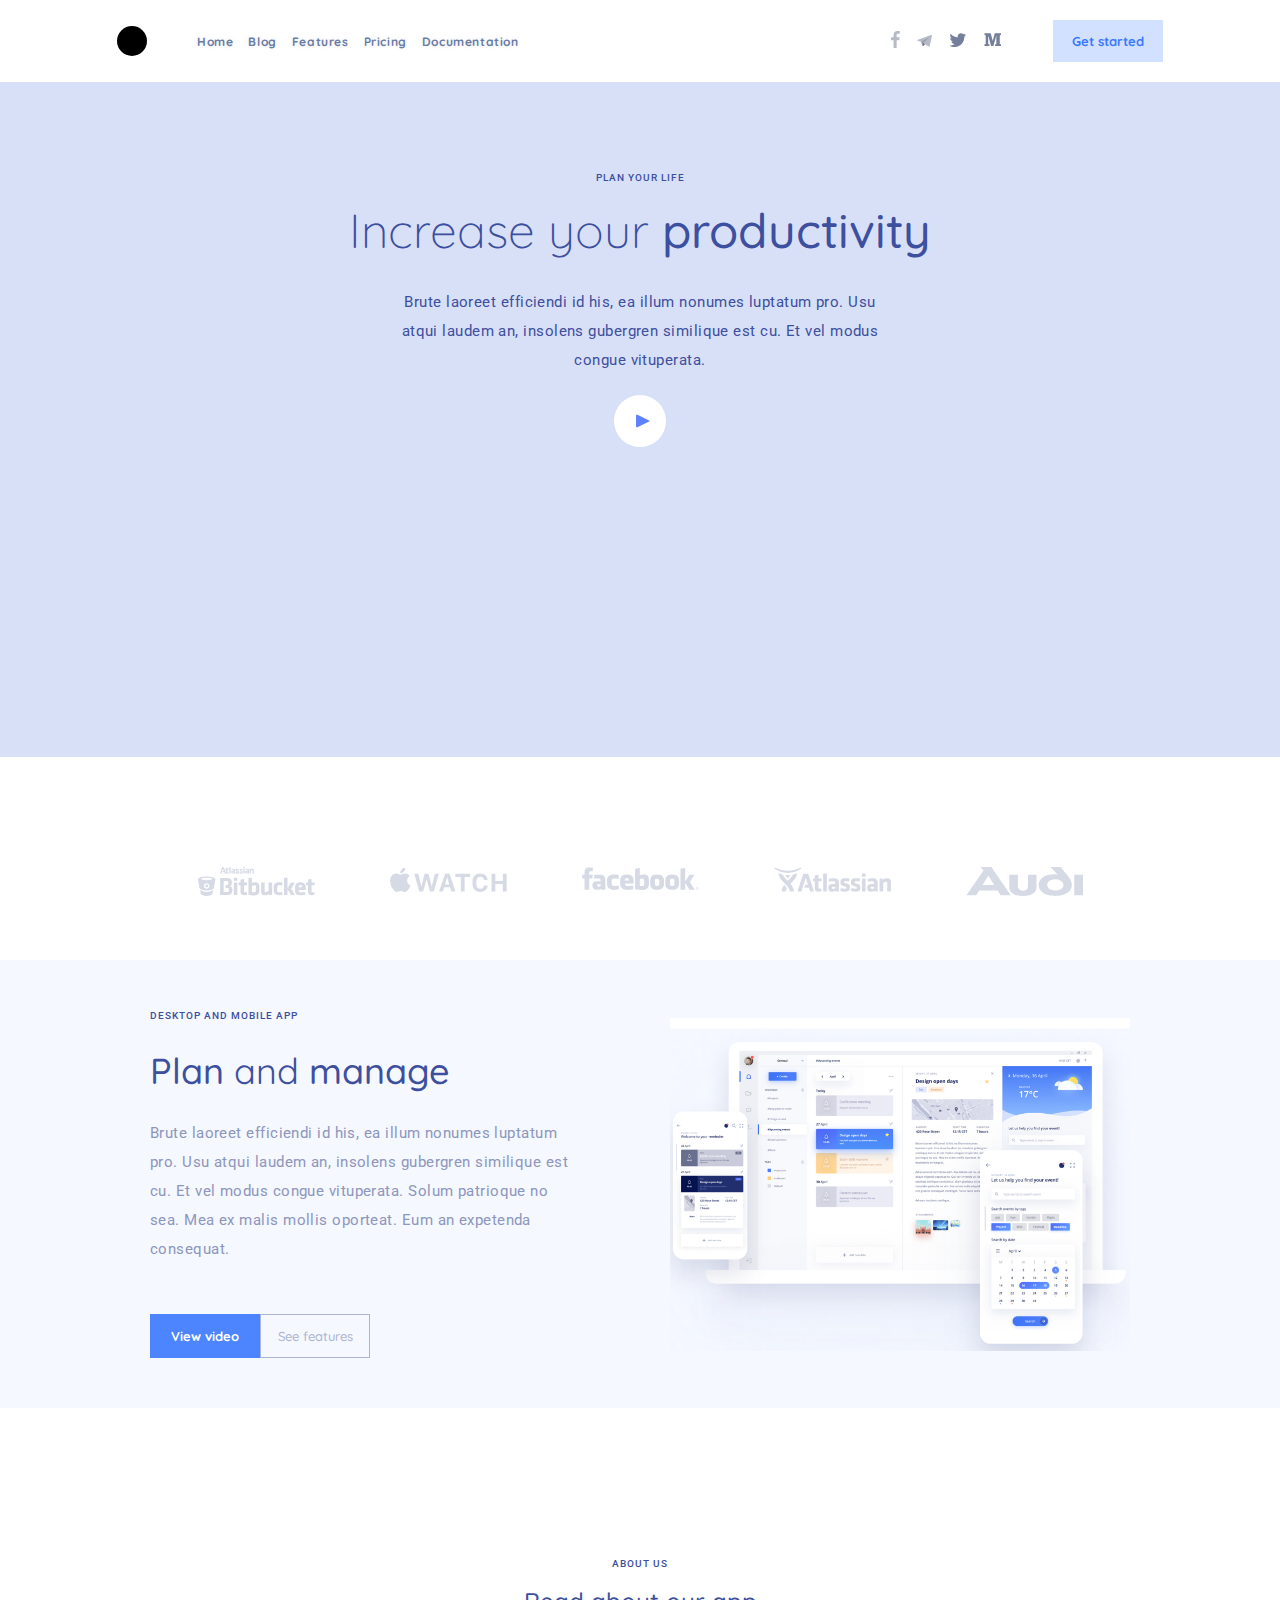
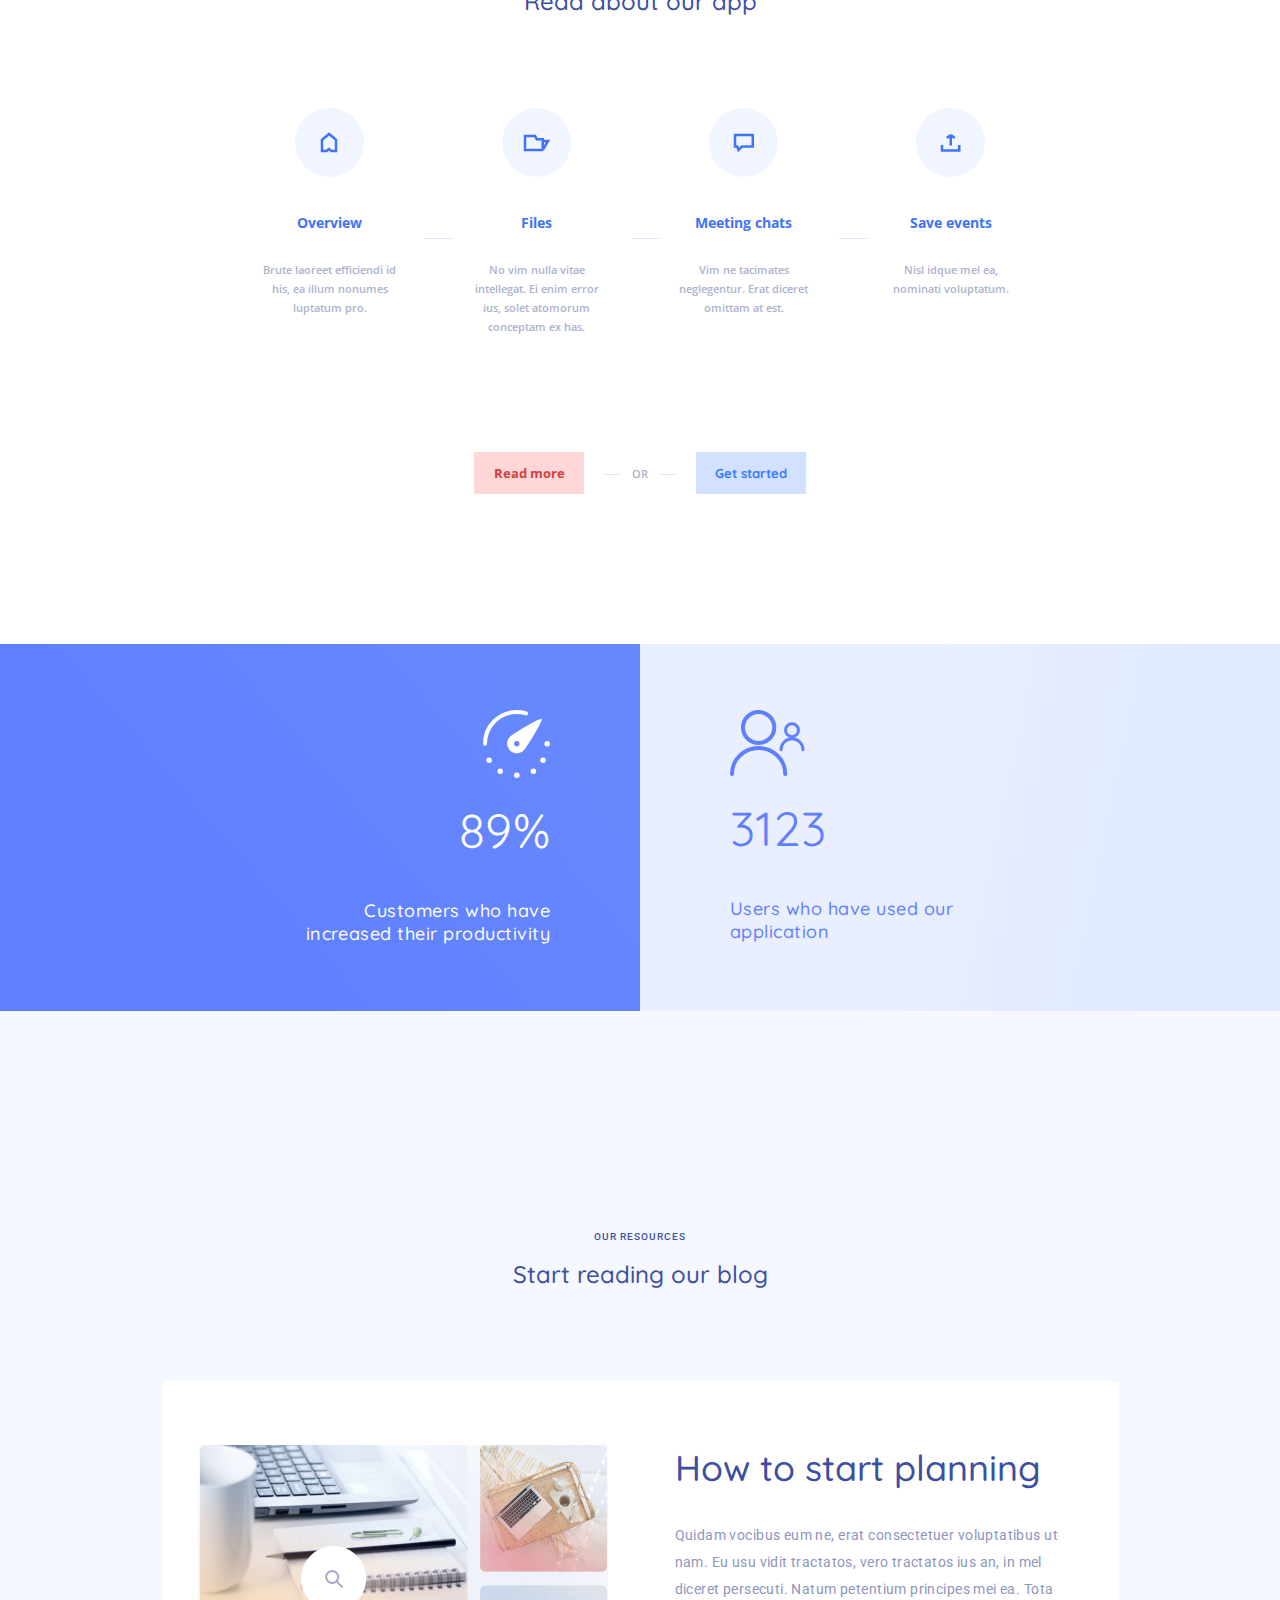
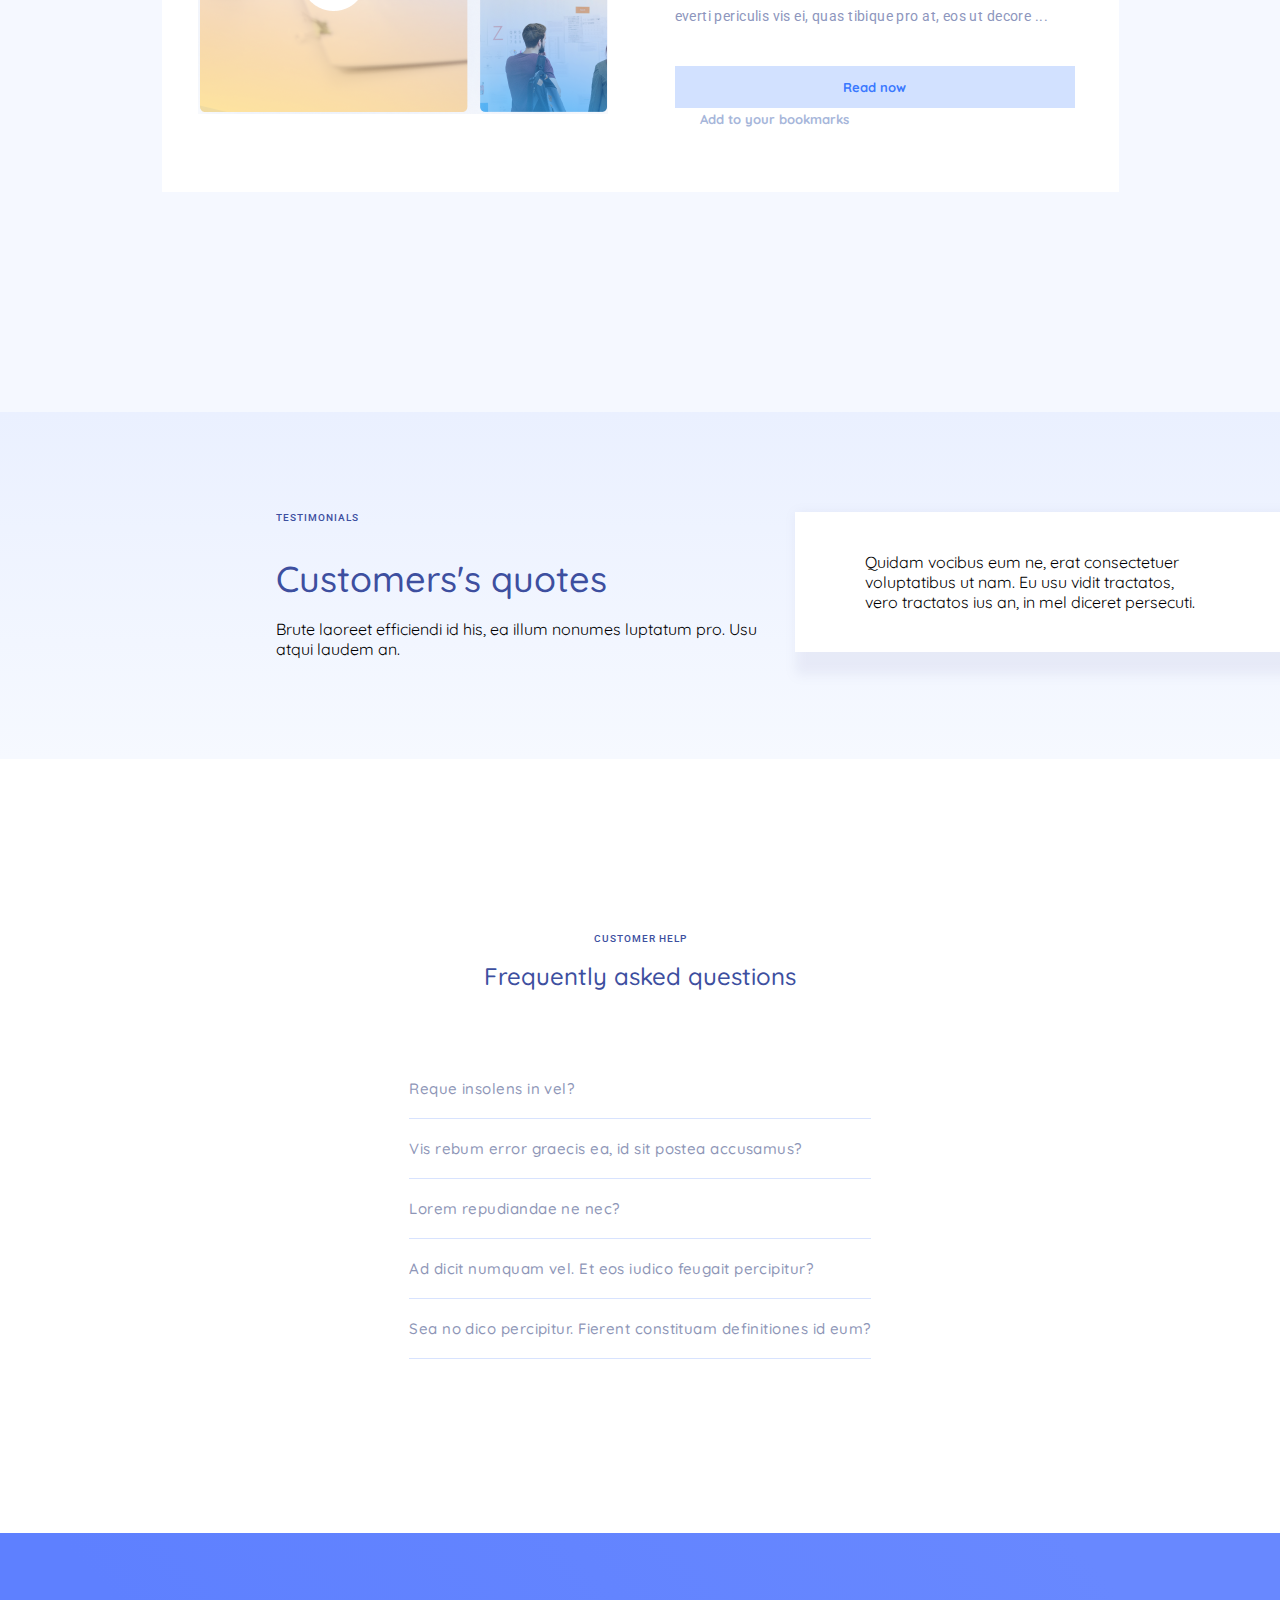
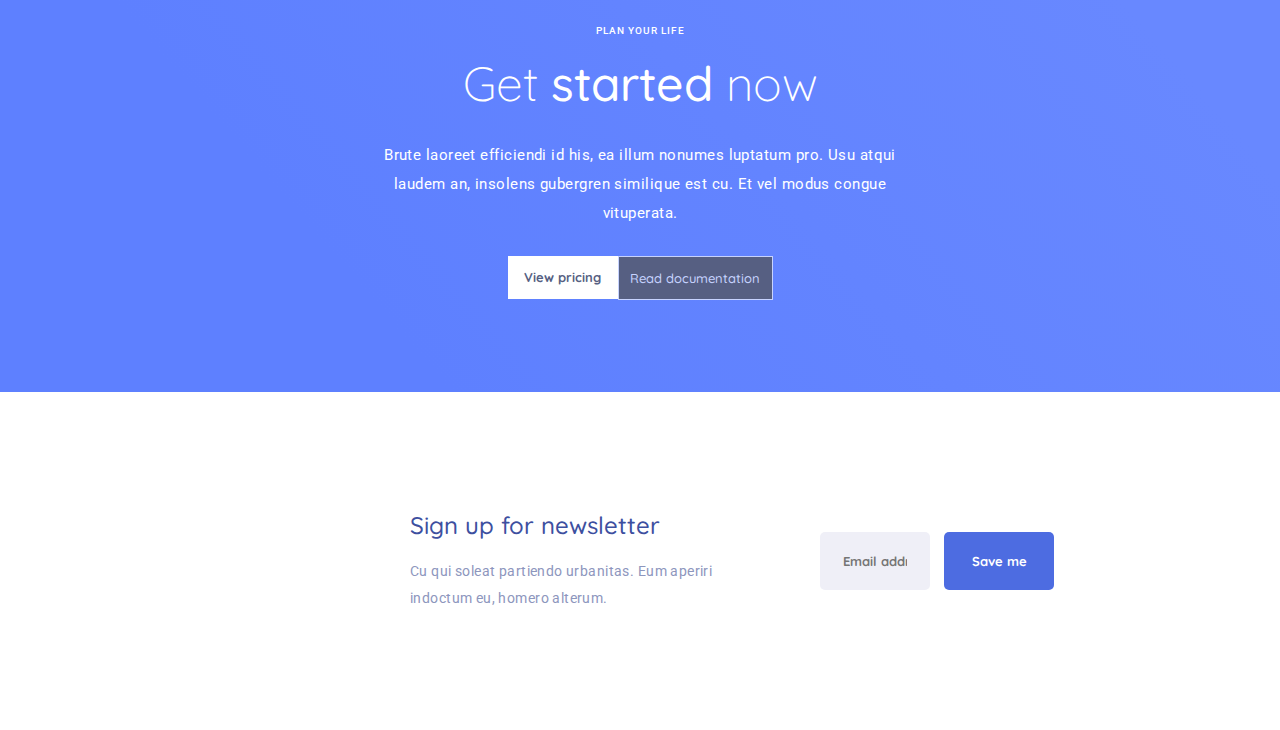
==== commit 40120bdd: "add some style" ====
--- a/index.html
+++ b/index.html
@@ -218,7 +218,7 @@
       <p class="sign-up__text">Cu qui soleat partiendo urbanitas. Eum aperiri indoctum eu, homero alterum.</p>
     </div>
     <div class="sign-up__second">
-      <input type="email" class="btn input-email">
+      <input type="email" placeholder="Email address" class="btn input-email">
       <button type="button" class="btn send-email">Save me</button>
     </div>
   </section>
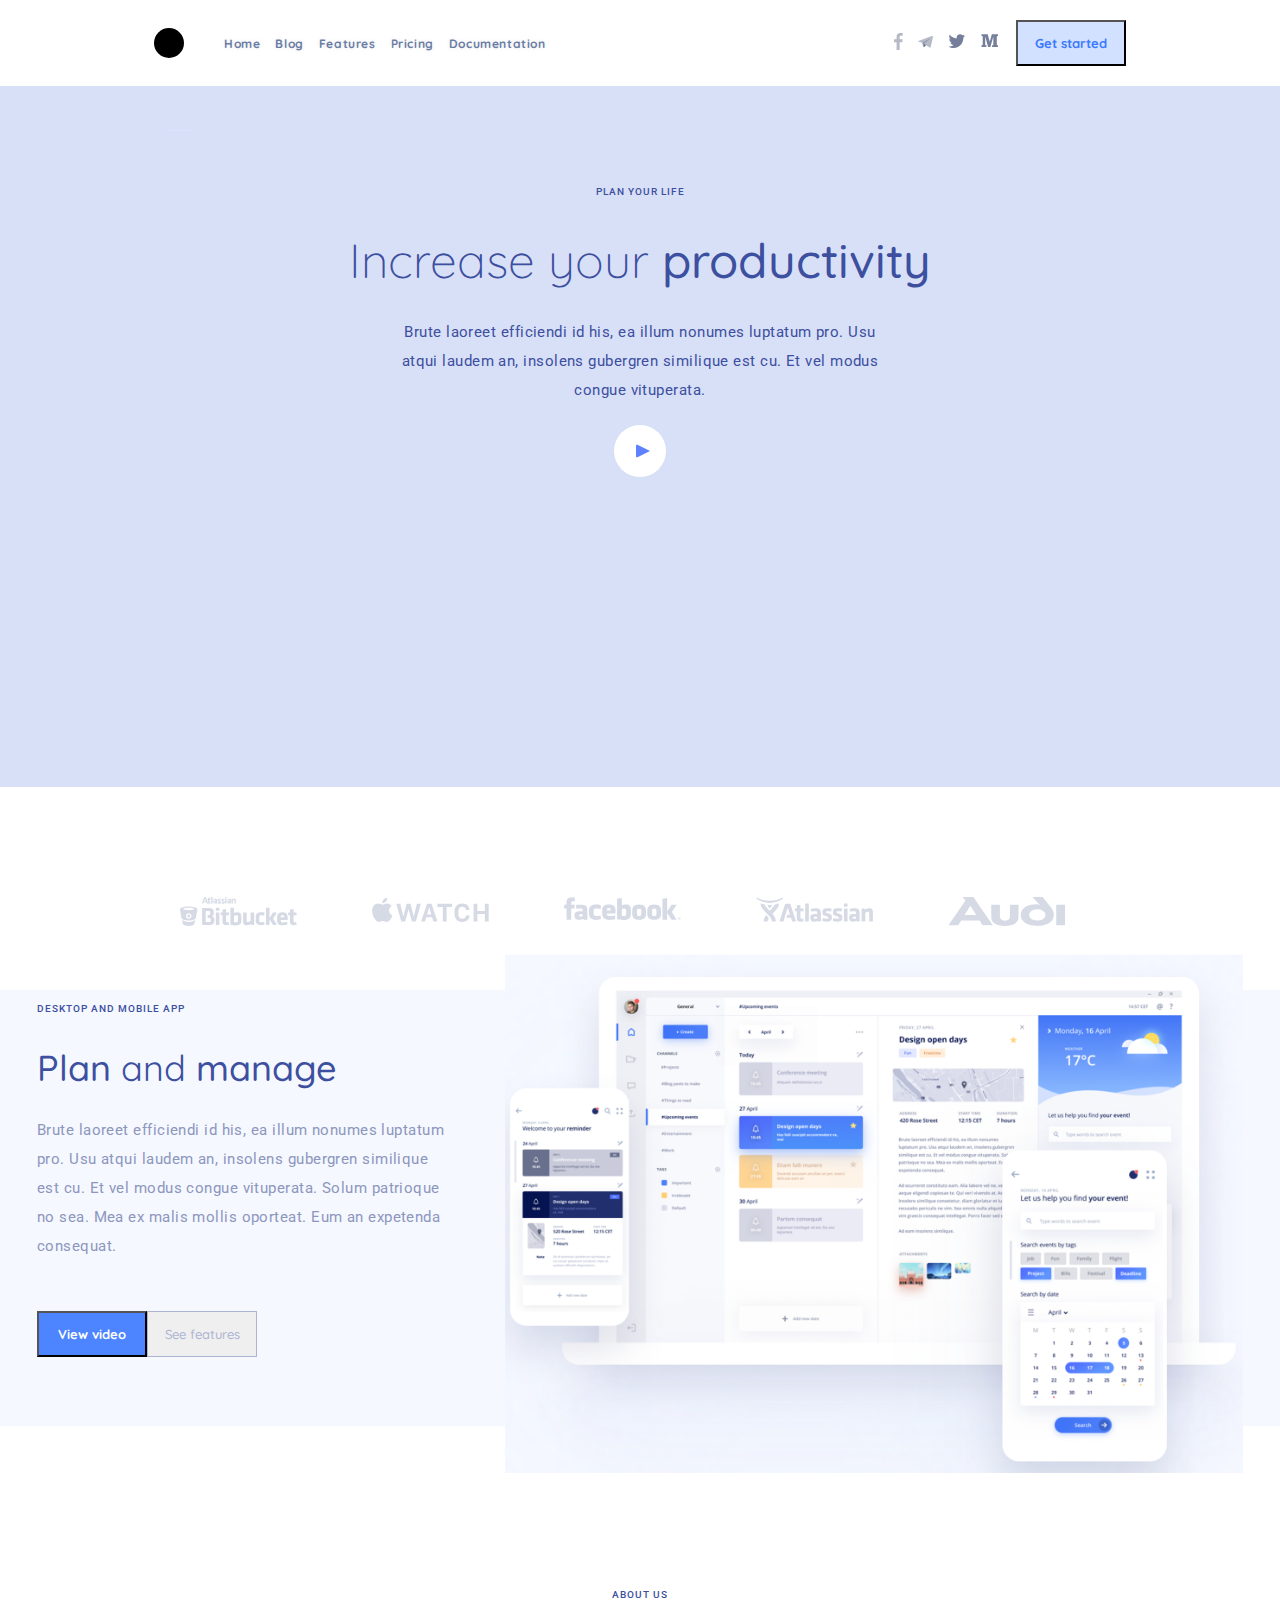
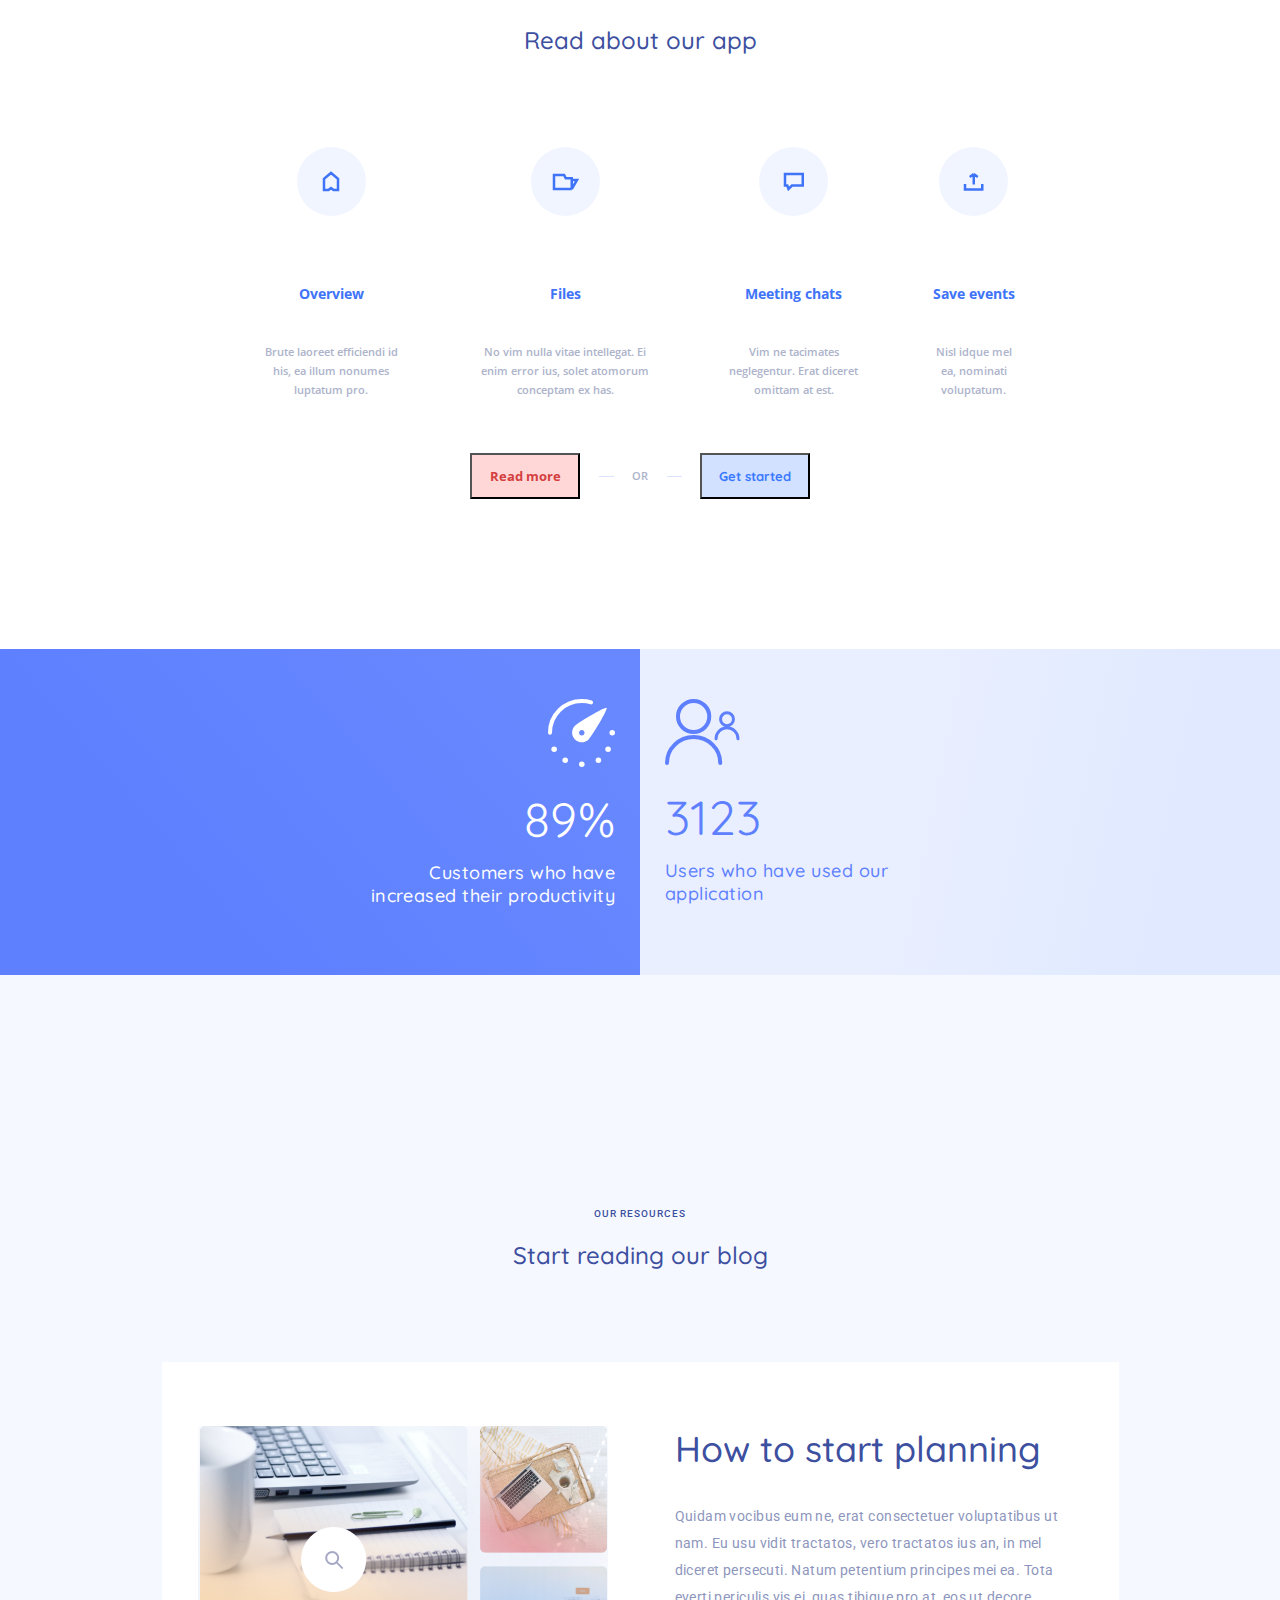
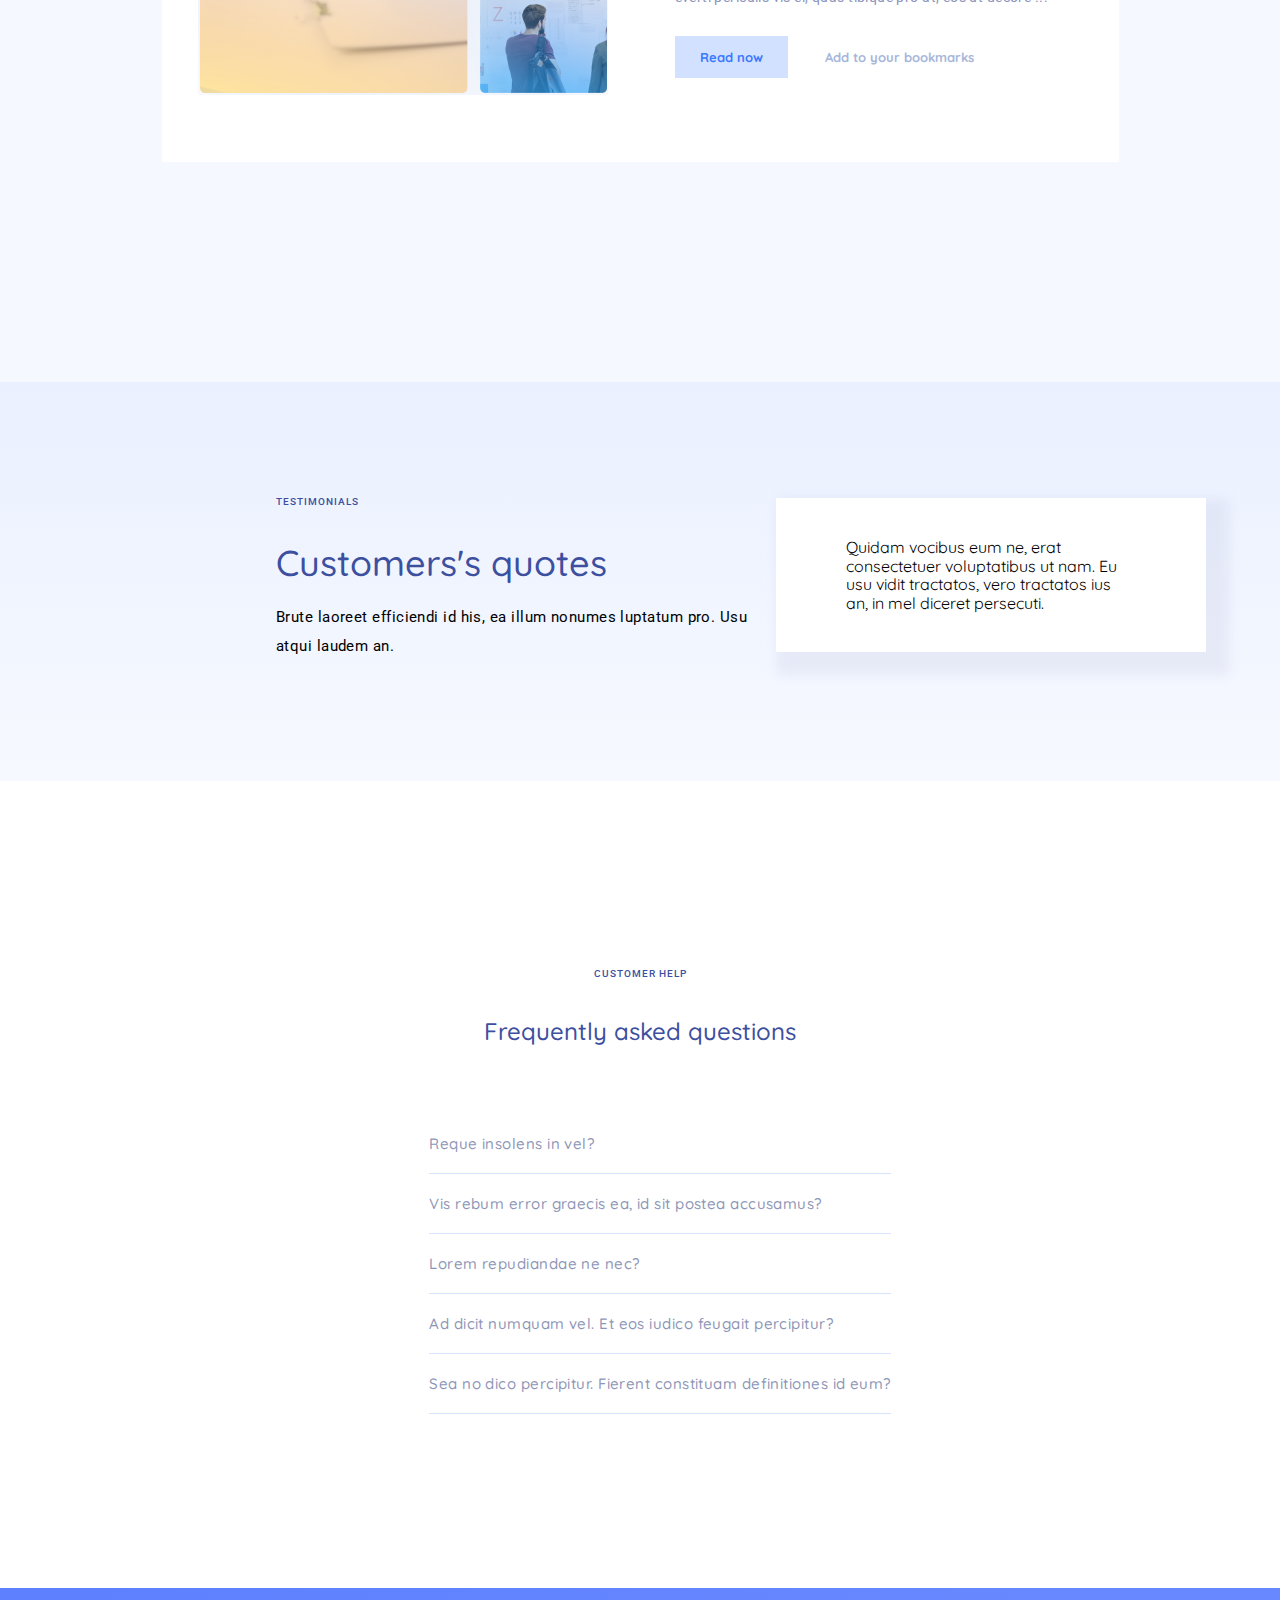
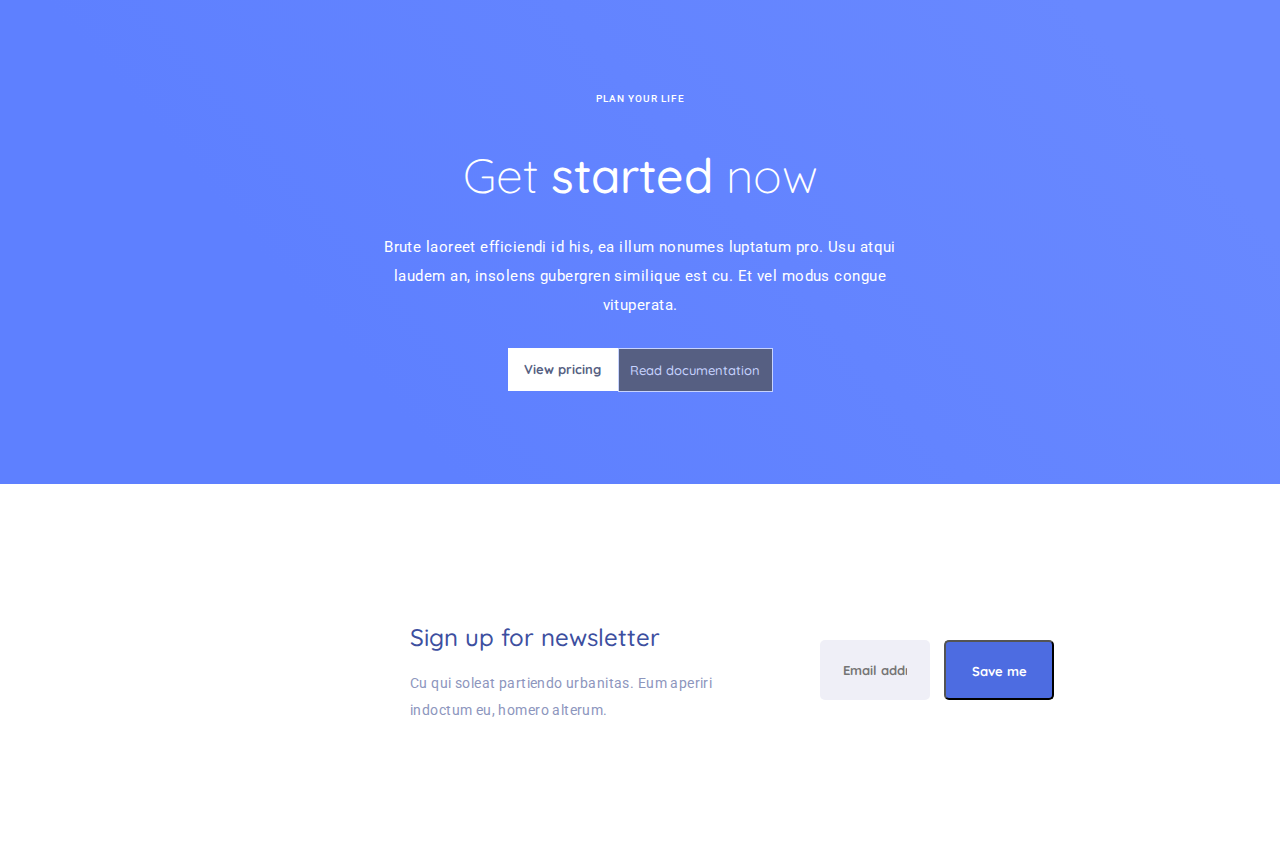
==== commit a8a3456d: "some fix css" ====
--- a/index.html
+++ b/index.html
@@ -65,22 +65,22 @@
         </svg>
       </li>
     </ul>
-    <button class="btn btn__get-started">Get started</button>
+    <button class="btn btn__get-started btn__get-started--header">Get started</button>
   </header>
   <section class="promo">
     <p class="promo-intro sm-title">PLAN YOUR LIFE</p>
-    <h1 class="promo-title">Increase your <span>productivity</span></h1>
-    <p class="promo-text">Brute laoreet efficiendi id his, ea illum nonumes luptatum pro. Usu atqui laudem an,
+    <h1 class="promo-title large-title">Increase your <span>productivity</span></h1>
+    <p class="promo-text text">Brute laoreet efficiendi id his, ea illum nonumes luptatum pro. Usu atqui laudem an,
       insolens gubergren similique est cu. Et vel modus congue vituperata.</p>
     <button class="promo-btn"></button>
   </section>
   <section class="brands brands__slider">
     <ul class="brands-list brands__slides">
-      <li class="brands-item brands__slide-1"><a href="#"><img src="img/brands/bitbucket.svg" alt="bitbucket"></a></li>
-      <li class="brands-item brands__slide-2"><a href="#"><img src="img/brands/apple.svg" alt="apple watch"></a></li>
-      <li class="brands-item brands__slide-3"><a href="#"><img src="img/brands/fb.svg" alt="facebook"></a></li>
-      <li class="brands-item brands__slide-4"><a href="#"><img src="img/brands/atlassian.svg" alt="atlassian"></a></li>
-      <li class="brands-item brands__slide-5"><a href="#"><img src="img/brands/audi.svg" alt="audi"></a></li>
+      <li class="brands-item brands__slide-1"><a href="#"><img src="img/brands/bitbucket.svg" alt="bitbucket"></li>
+      <li class="brands-item brands__slide-2"><a href="#"><img src="img/brands/apple.svg" alt="apple watch"></li>
+      <li class="brands-item brands__slide-3"><a href="#"><img src="img/brands/fb.svg" alt="facebook"></li>
+      <li class="brands-item brands__slide-4"><a href="#"><img src="img/brands/atlassian.svg" alt="atlassian"></li>
+      <li class="brands-item brands__slide-5"><a href="#"><img src="img/brands/audi.svg" alt="audi"></li>
     </ul>
   </section>
   <section class="our-product">
@@ -97,6 +97,15 @@
         </div>
       </div>
       <div class="second-part">
+        <picture>
+          <source srcset="img/our-product/desktop.png" type="image/png" media="(min-width: 992px)">
+          <img src="img/our-product/mobile.png" alt="" />
+        </picture>
+        <!-- <picture>
+          <source srcset="/media/cc0-images/surfer-240-200.jpg"
+                  media="(min-width: 768px)">
+          <img src="img/our-product/desktop.png" alt="" />
+        </picture> -->
       </div>
   </section>
   </div>
--- a/style.css
+++ b/style.css
@@ -1,3 +1,4 @@
+@import "css/modern-normalize.css";
 @import "css/variables.css";
 @import "css/base.css";
 @import "css/hamburger.css";
@@ -13,11 +14,6 @@
 @import "css/get-started.css";
 @import "css/sign-up.css";
 
-* {
-  margin: 0;
-  padding: 0;
-}
-
 html {
   font-size: 16px;
 }
@@ -28,7 +24,6 @@
 
 a {
   text-decoration: none;
-  display: block;
 }
 
 ul {
@@ -36,11 +31,6 @@
   margin: 0;
 }
 
-button {
-  border: none;
-  background: none;
-}
-
 img {
   max-width: 100%;
   height: auto;
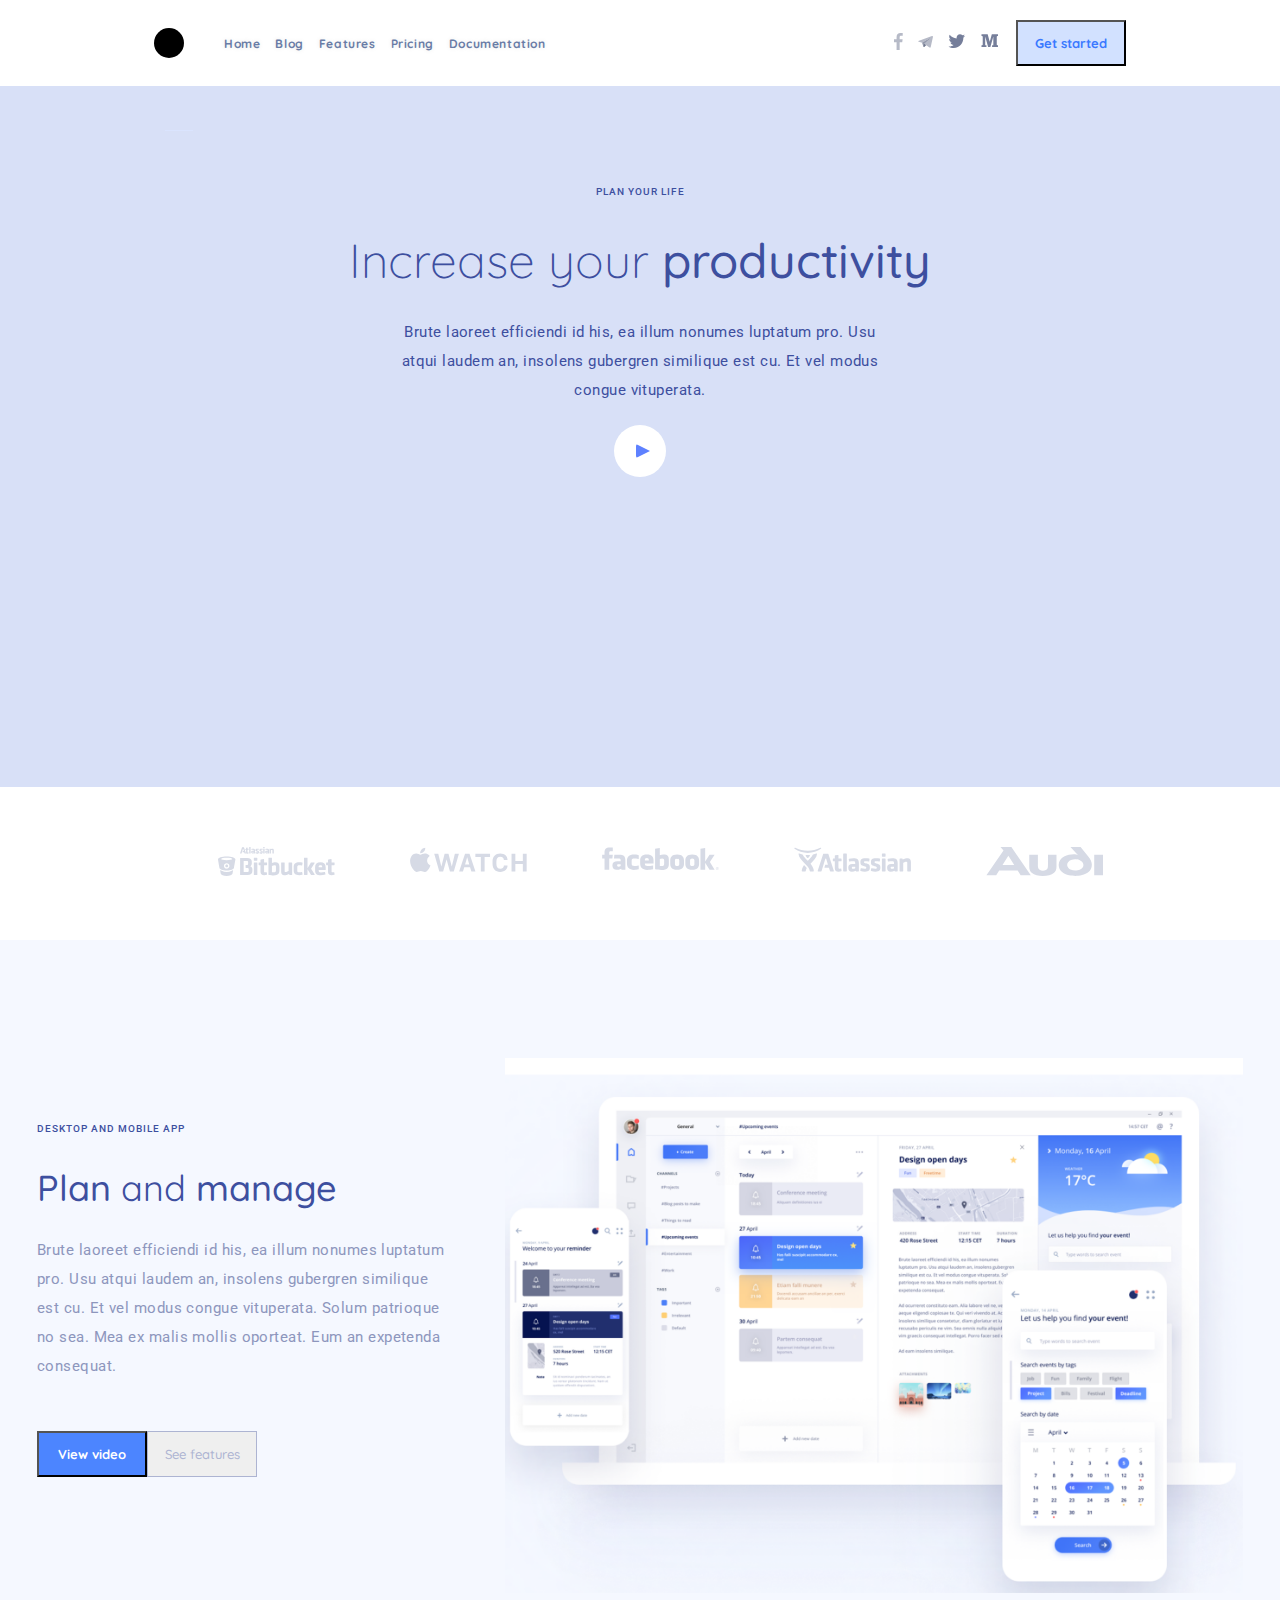
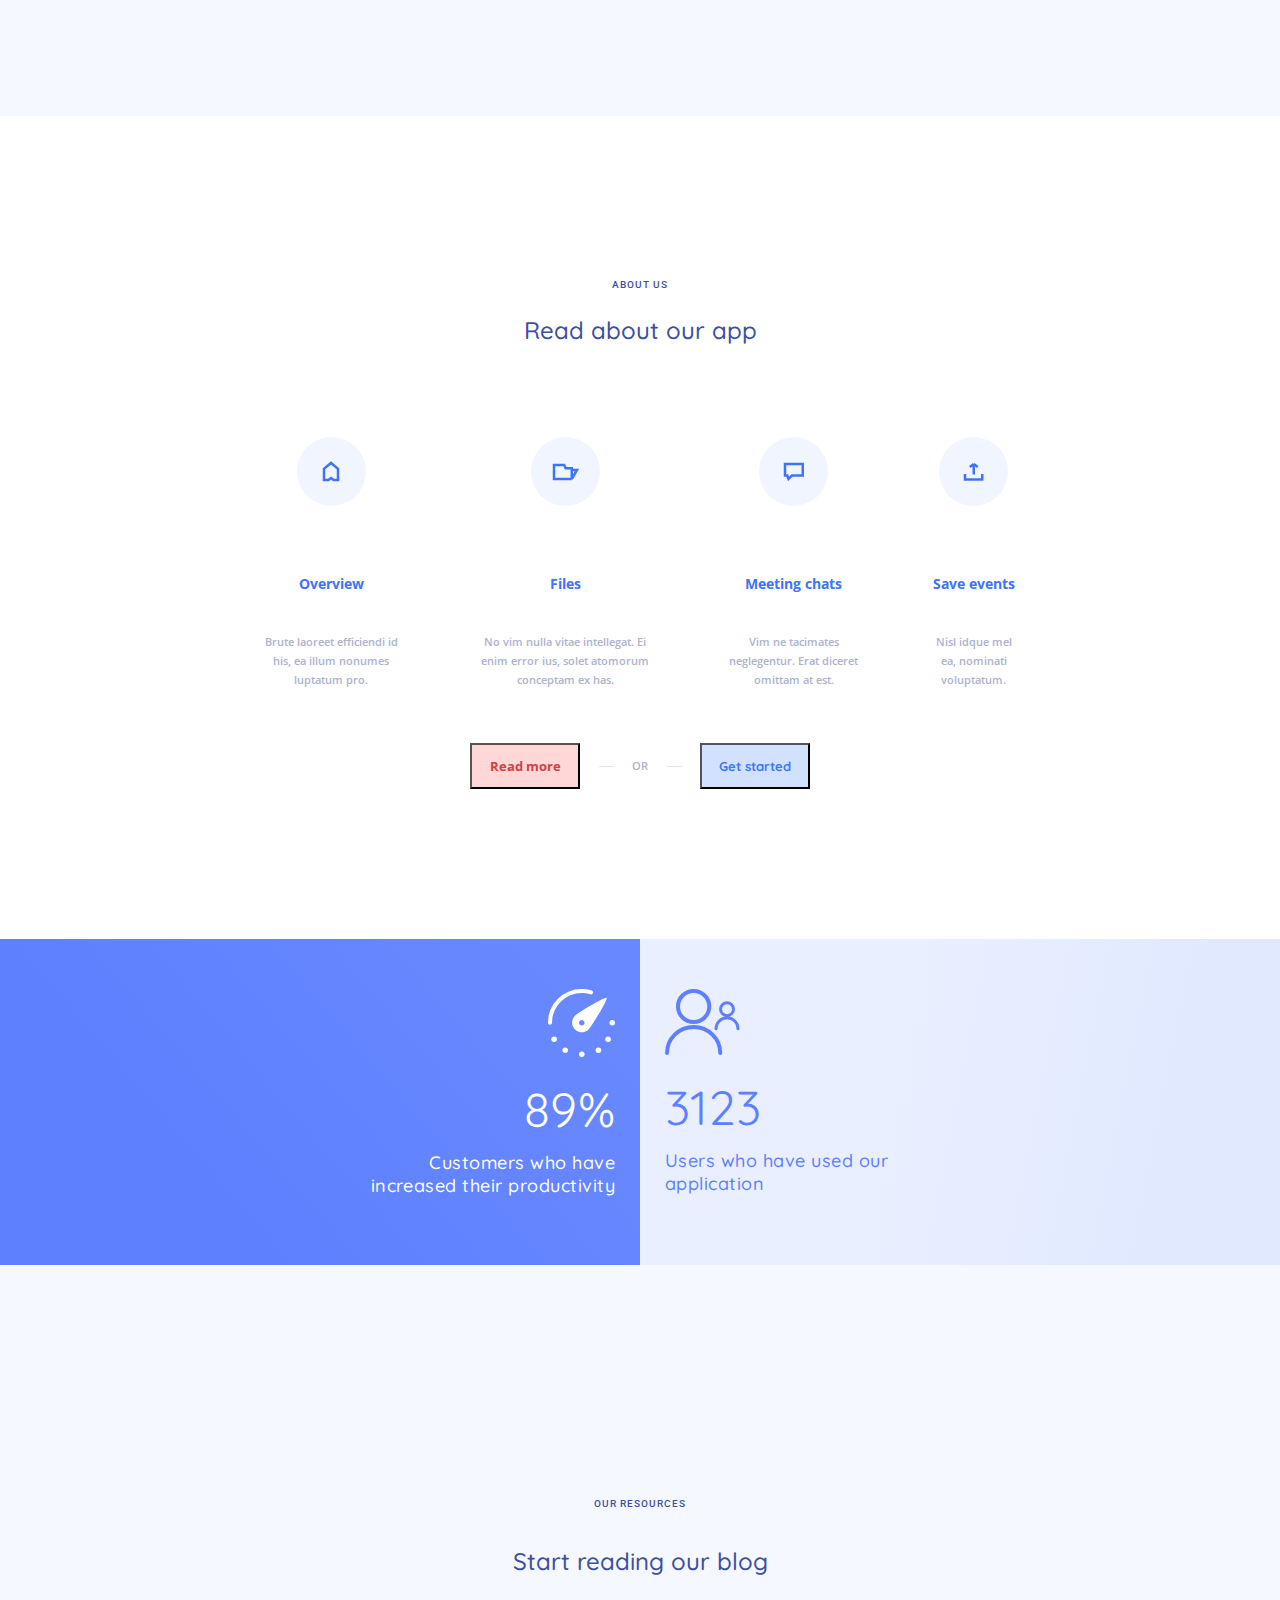
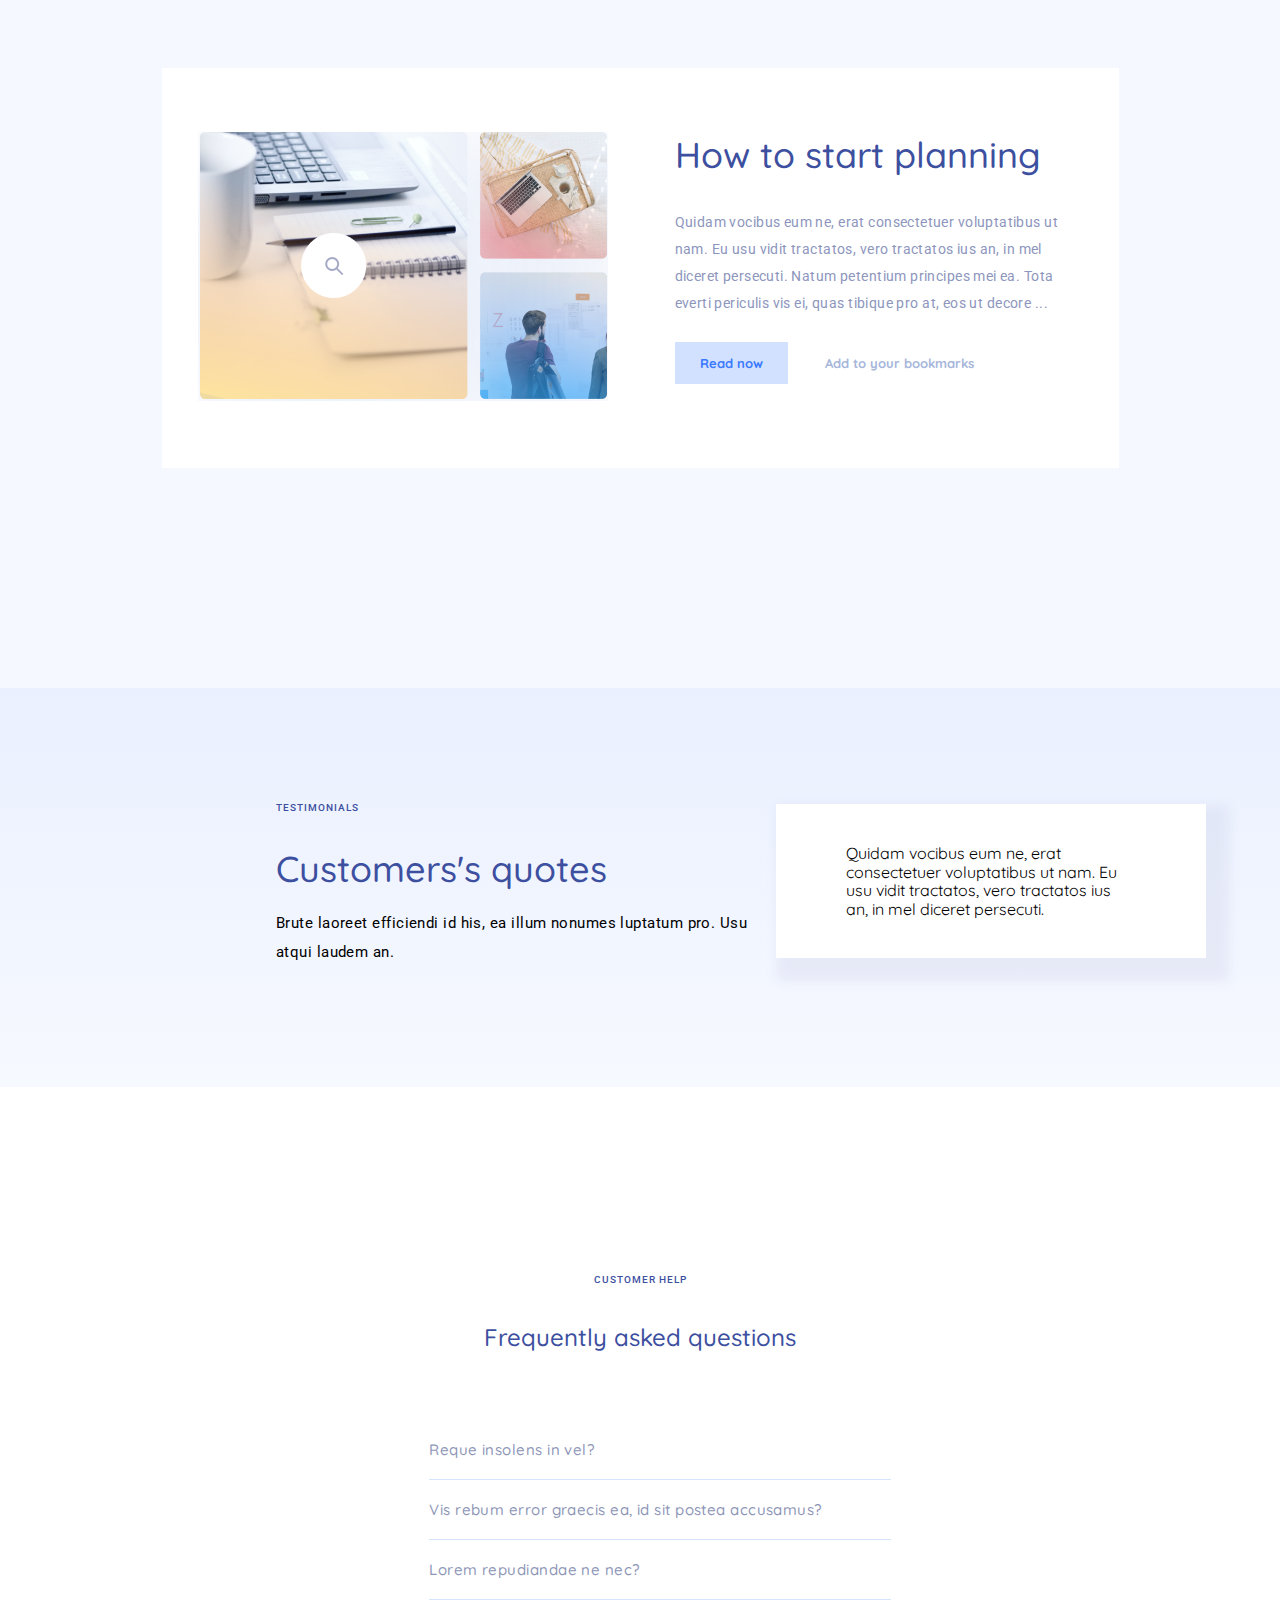
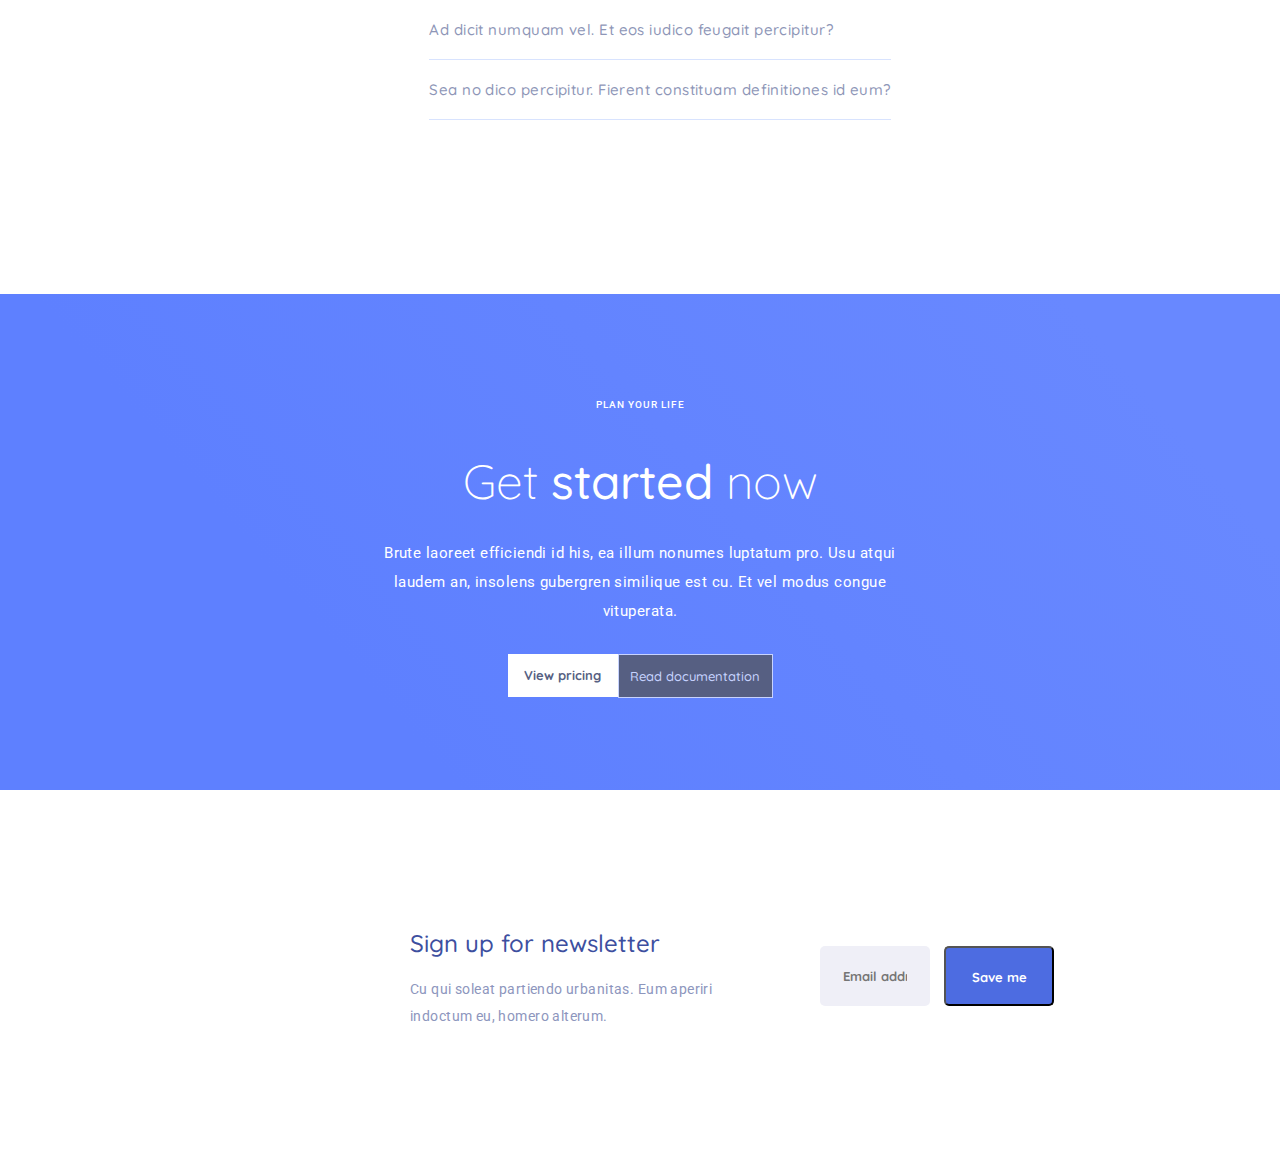
==== commit bab8383a: "add some styles fix" ====
--- a/index.html
+++ b/index.html
@@ -76,11 +76,11 @@
   </section>
   <section class="brands brands__slider">
     <ul class="brands-list brands__slides">
-      <li class="brands-item brands__slide-1"><a href="#"><img src="img/brands/bitbucket.svg" alt="bitbucket"></li>
-      <li class="brands-item brands__slide-2"><a href="#"><img src="img/brands/apple.svg" alt="apple watch"></li>
-      <li class="brands-item brands__slide-3"><a href="#"><img src="img/brands/fb.svg" alt="facebook"></li>
-      <li class="brands-item brands__slide-4"><a href="#"><img src="img/brands/atlassian.svg" alt="atlassian"></li>
-      <li class="brands-item brands__slide-5"><a href="#"><img src="img/brands/audi.svg" alt="audi"></li>
+      <li class="brands-item brands__slide-1"><img src="img/brands/bitbucket.svg" alt="bitbucket"></li>
+      <li class="brands-item brands__slide-2"><img src="img/brands/apple.svg" alt="apple watch"></li>
+      <li class="brands-item brands__slide-3"><img src="img/brands/fb.svg" alt="facebook"></li>
+      <li class="brands-item brands__slide-4"><img src="img/brands/atlassian.svg" alt="atlassian"></li>
+      <li class="brands-item brands__slide-5"><img src="img/brands/audi.svg" alt="audi"></li>
     </ul>
   </section>
   <section class="our-product">
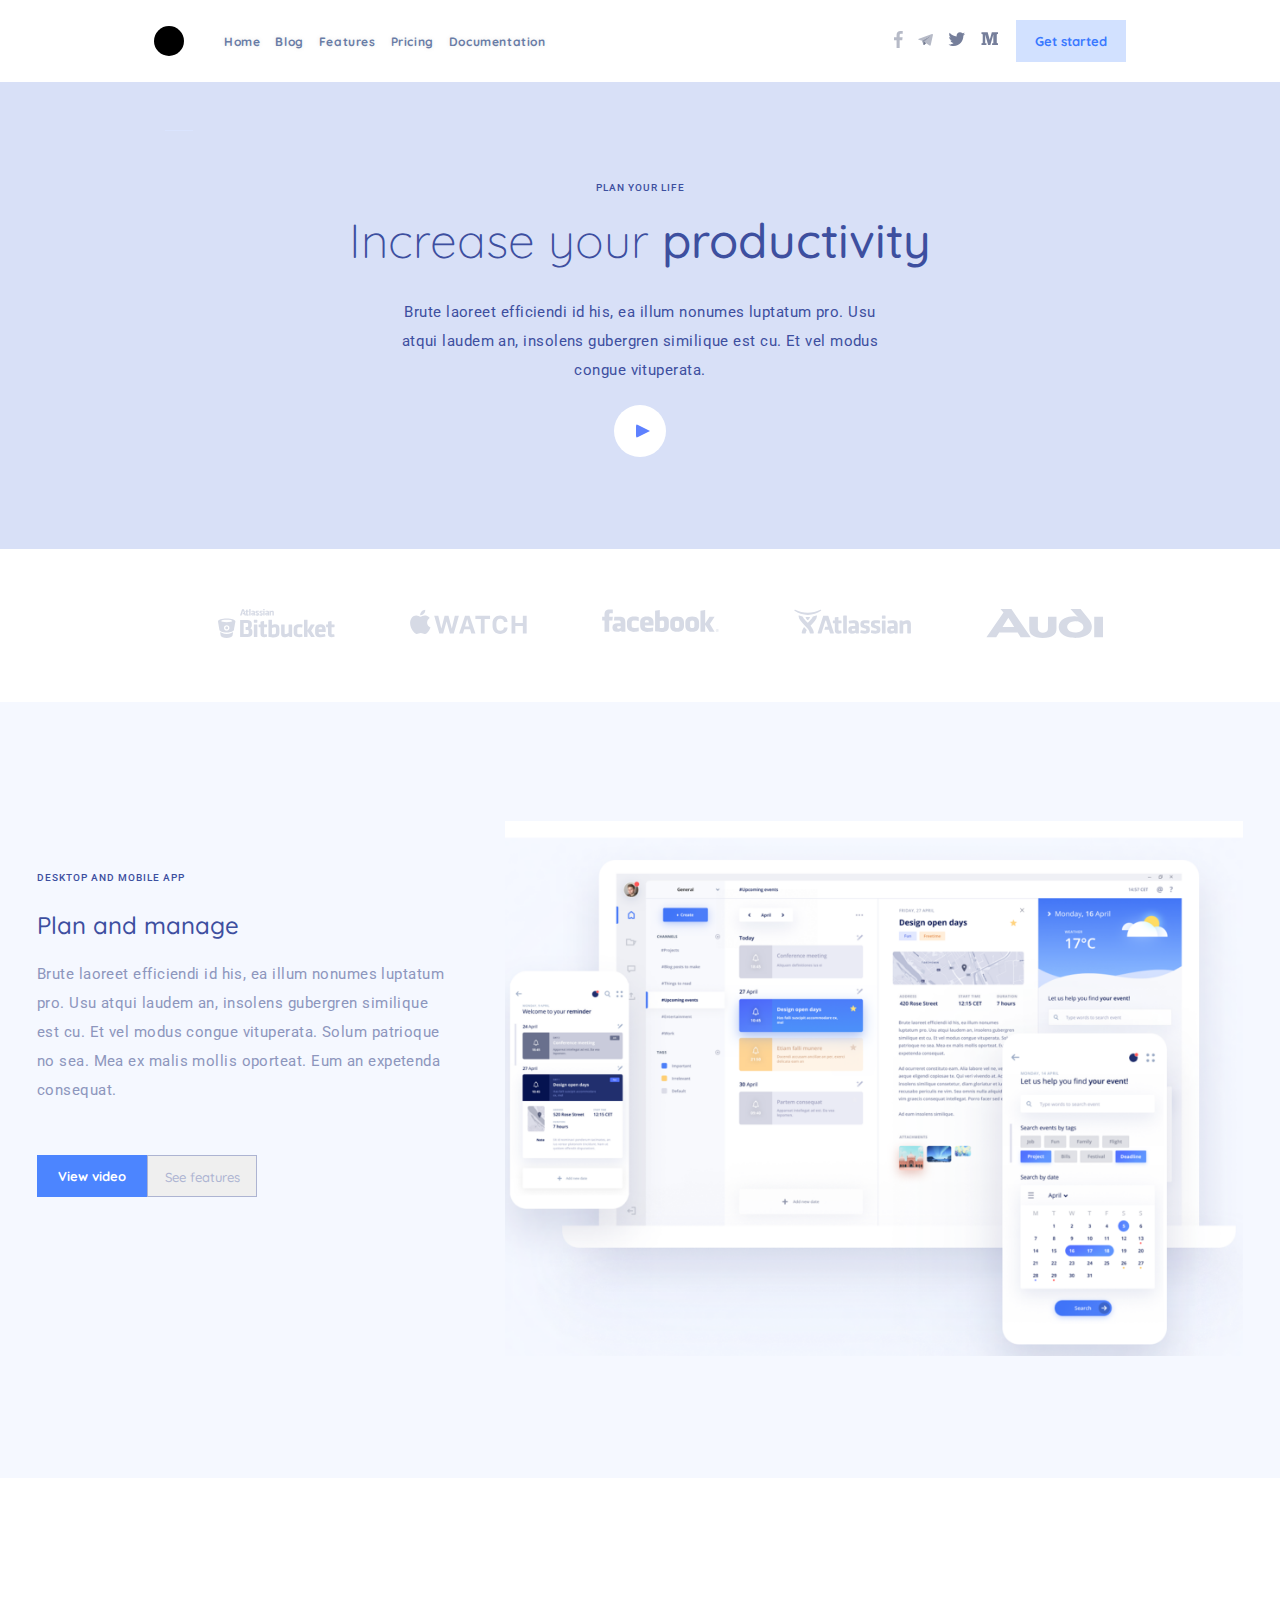
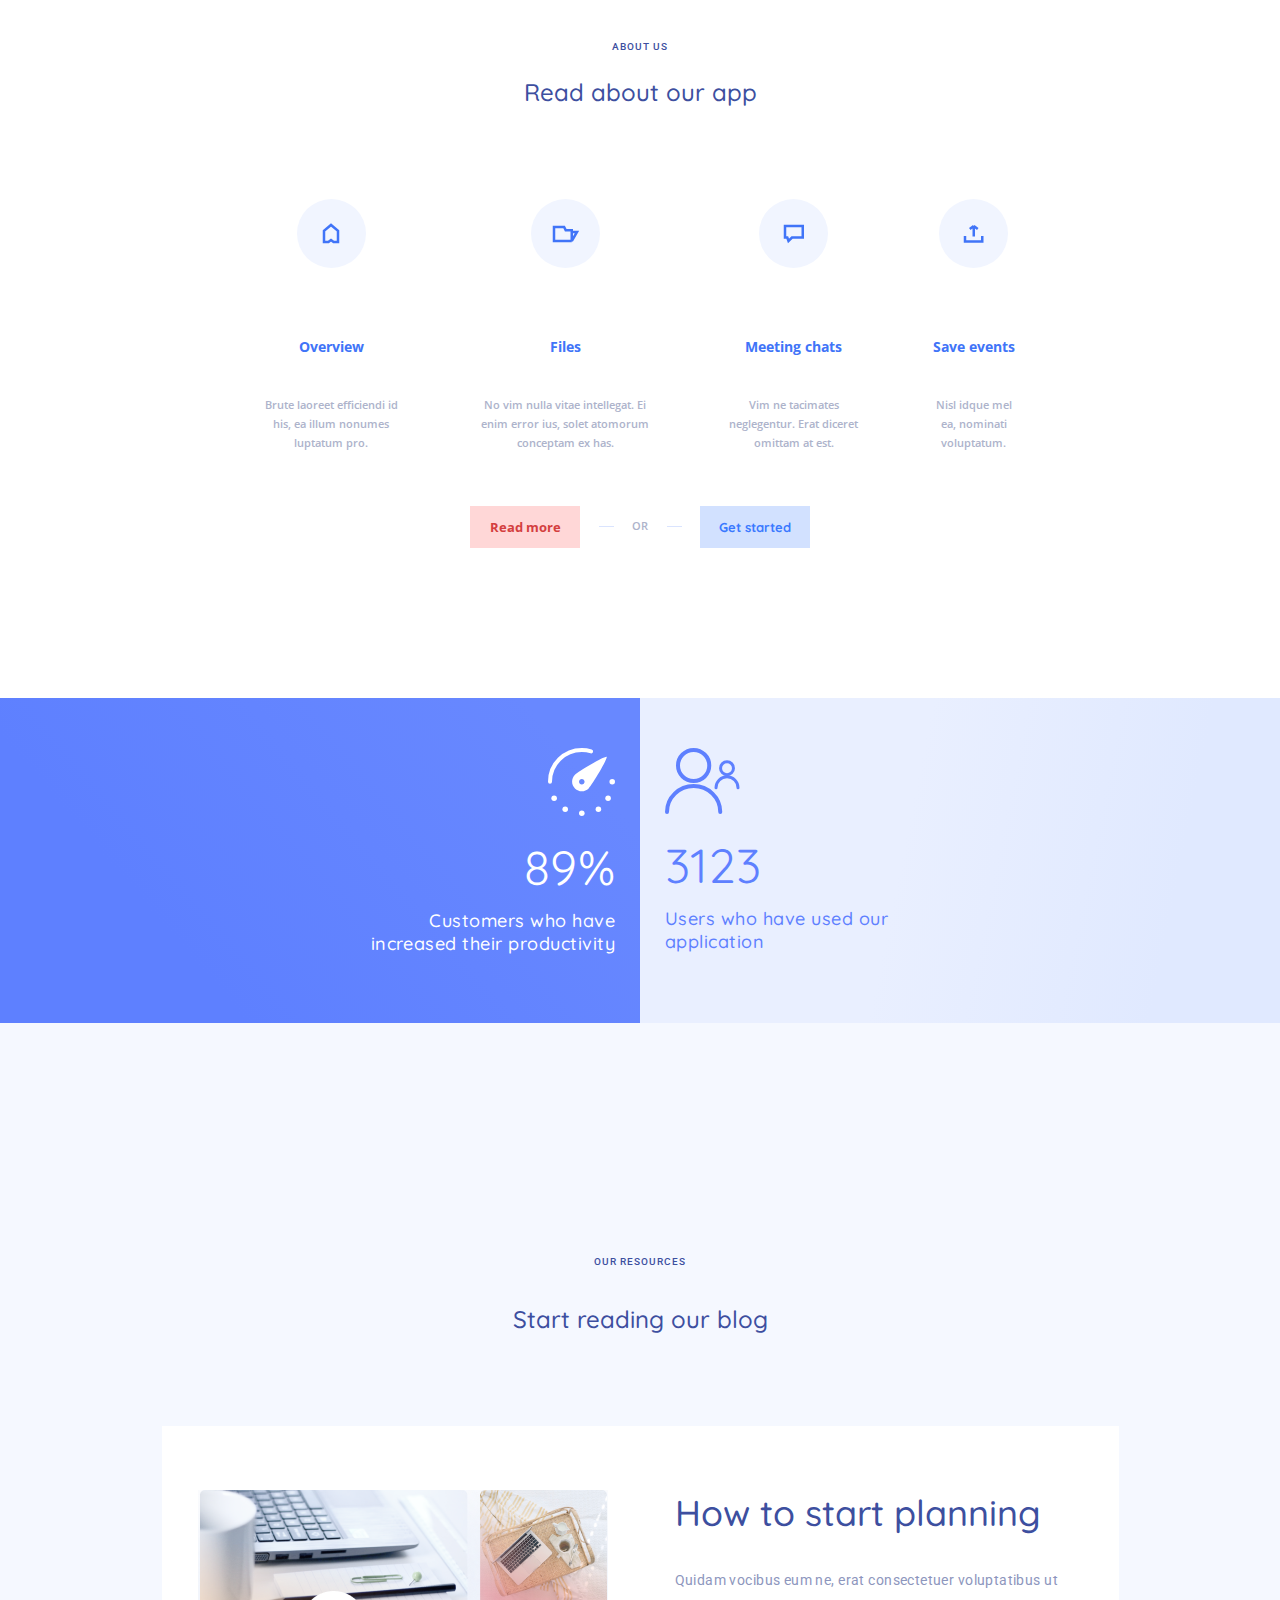
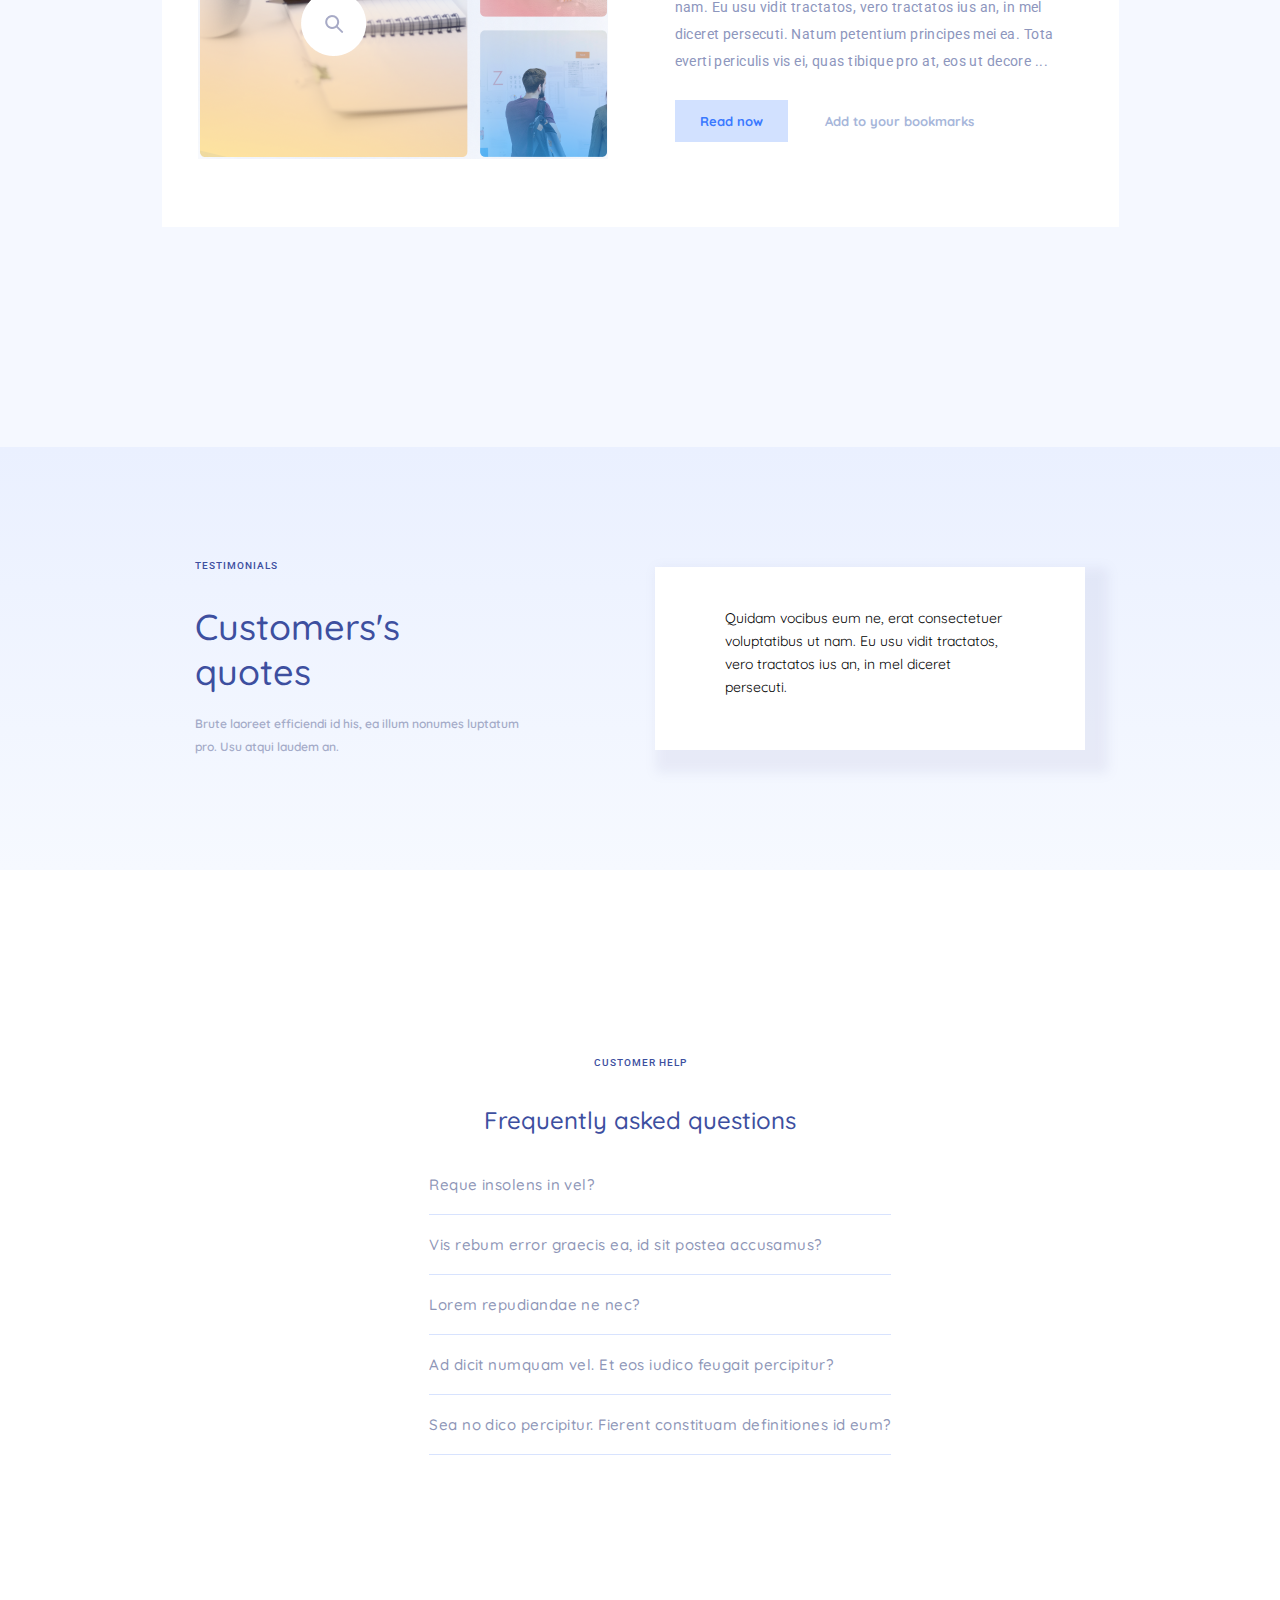
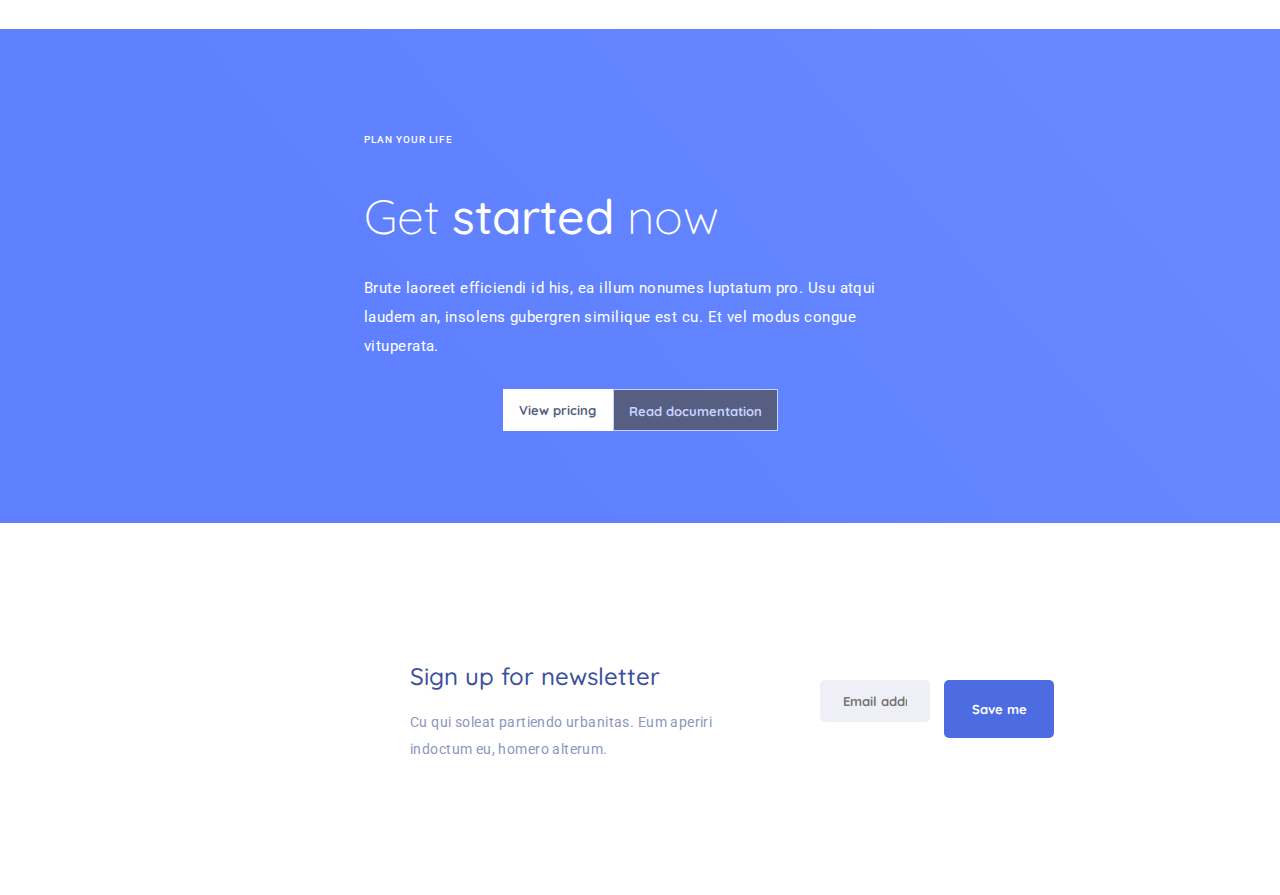
==== commit 0aaa9f6c: "css/organized styles" ====
--- a/index.html
+++ b/index.html
@@ -87,7 +87,7 @@
     <div class="container">
       <div class="first-part">
         <h4 class="our-product__sm-title sm-title">DESKTOP AND MOBILE APP</h4>
-        <h2 class="section-title">Plan <span>and</span> manage</h2>
+        <h2 class="our-product__title title">Plan <span>and</span> manage</h2>
         <p class="section-text">Brute laoreet efficiendi id his, ea illum nonumes luptatum pro. Usu atqui laudem an,
           insolens gubergren similique est cu. Et vel modus congue vituperata. Solum patrioque no sea. Mea ex malis
           mollis oporteat. Eum an expetenda consequat.</p>
@@ -179,10 +179,10 @@
     </div>
   </section>
   <section class="testimonials">
-    <div class="testimoinals__first-part">
+    <div class="testimonials__first-part">
       <h4 class="sm-title testimonials__sm-title">testimonials</h4>
       <h2 class="title testimonials__title">Customers's quotes</h2>
-      <p class="text testimonials__text">Brute laoreet efficiendi id his, ea illum nonumes luptatum pro. Usu atqui
+      <p class="sm-text testimonials__text">Brute laoreet efficiendi id his, ea illum nonumes luptatum pro. Usu atqui
         laudem
         an.</p>
     </div>
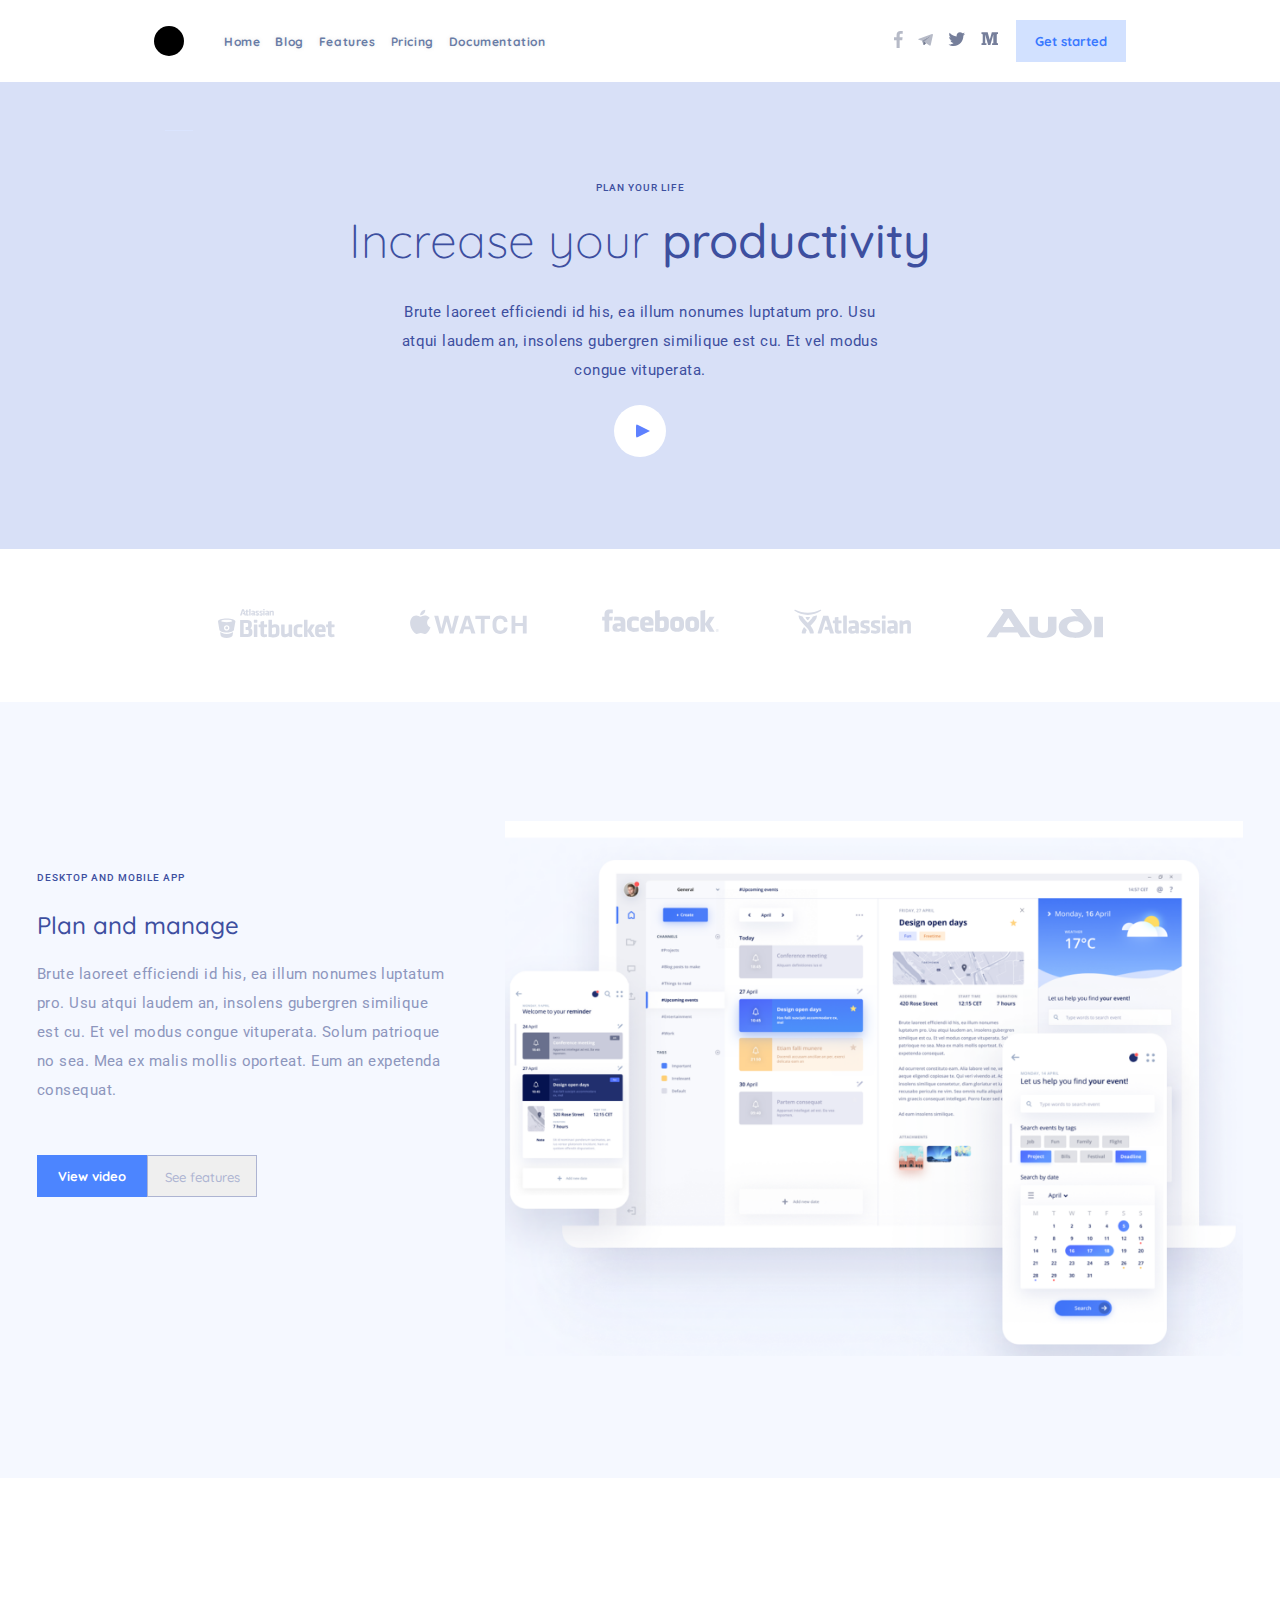
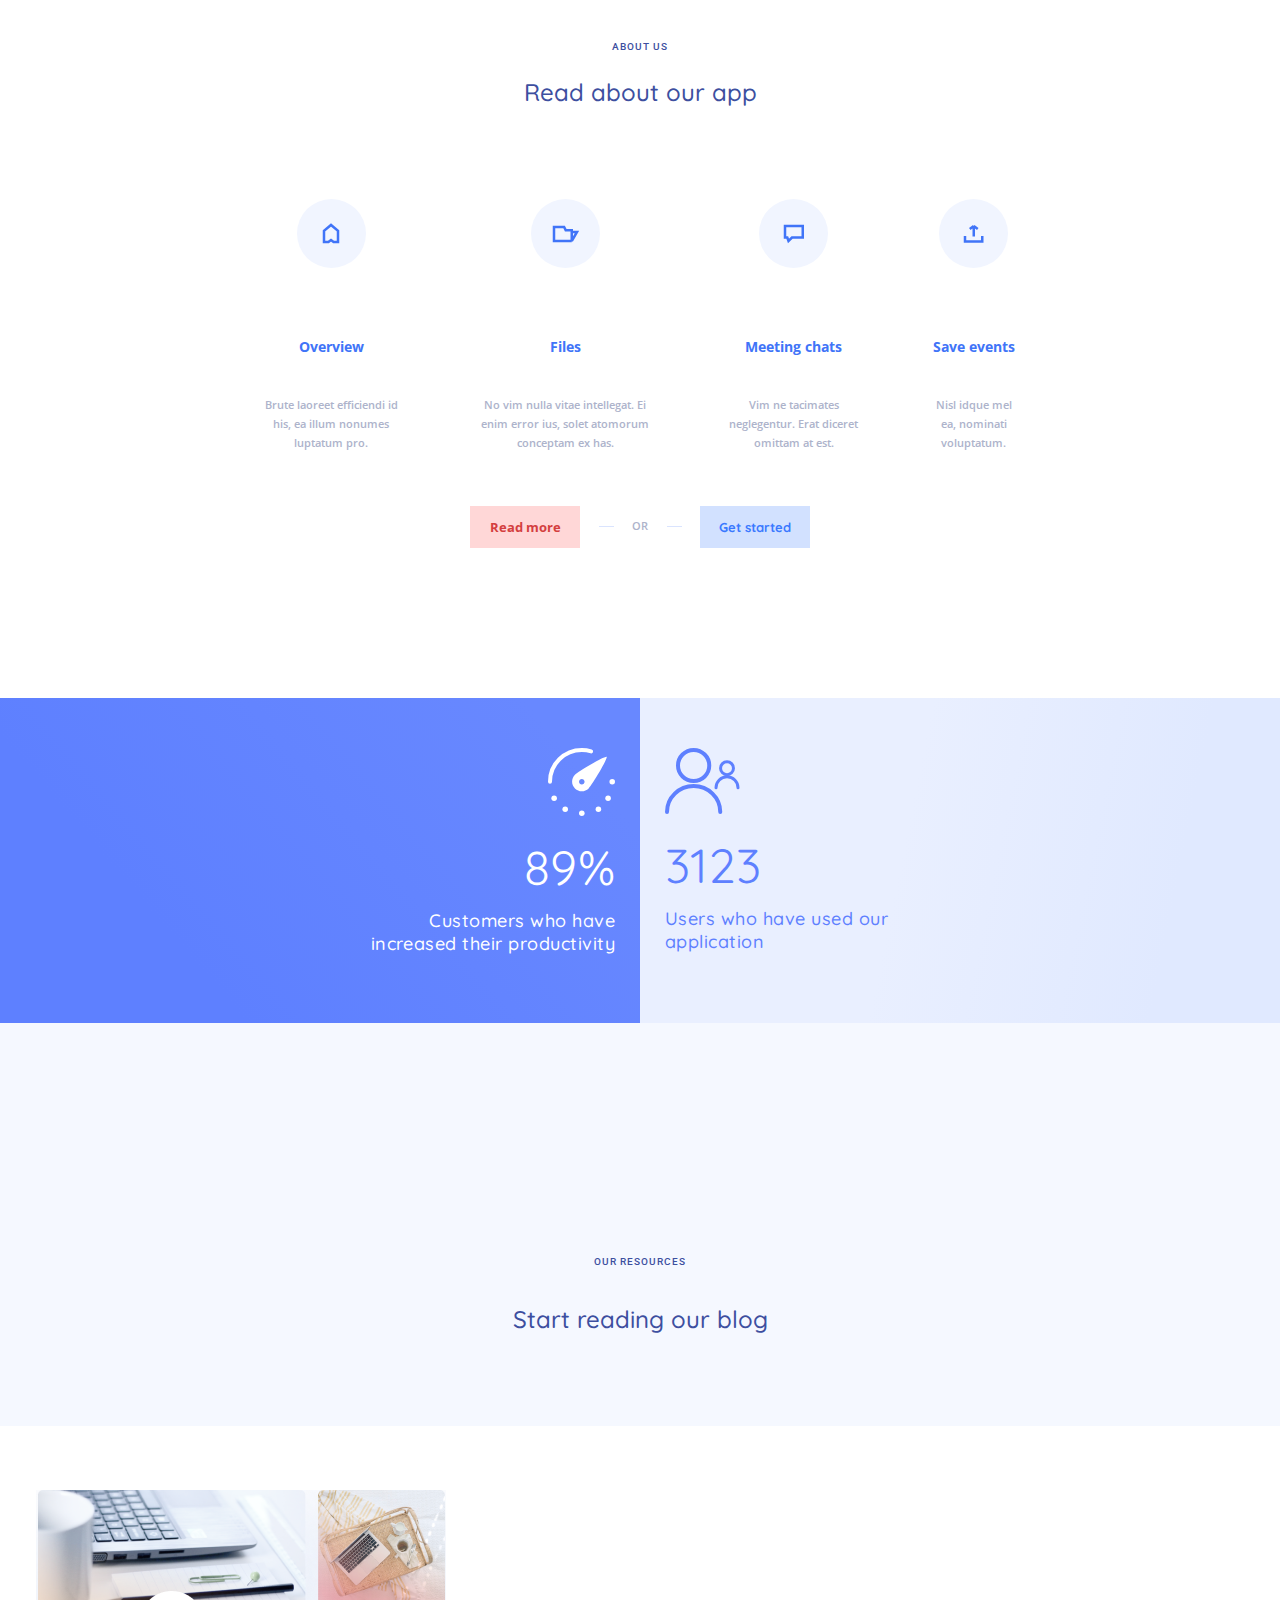
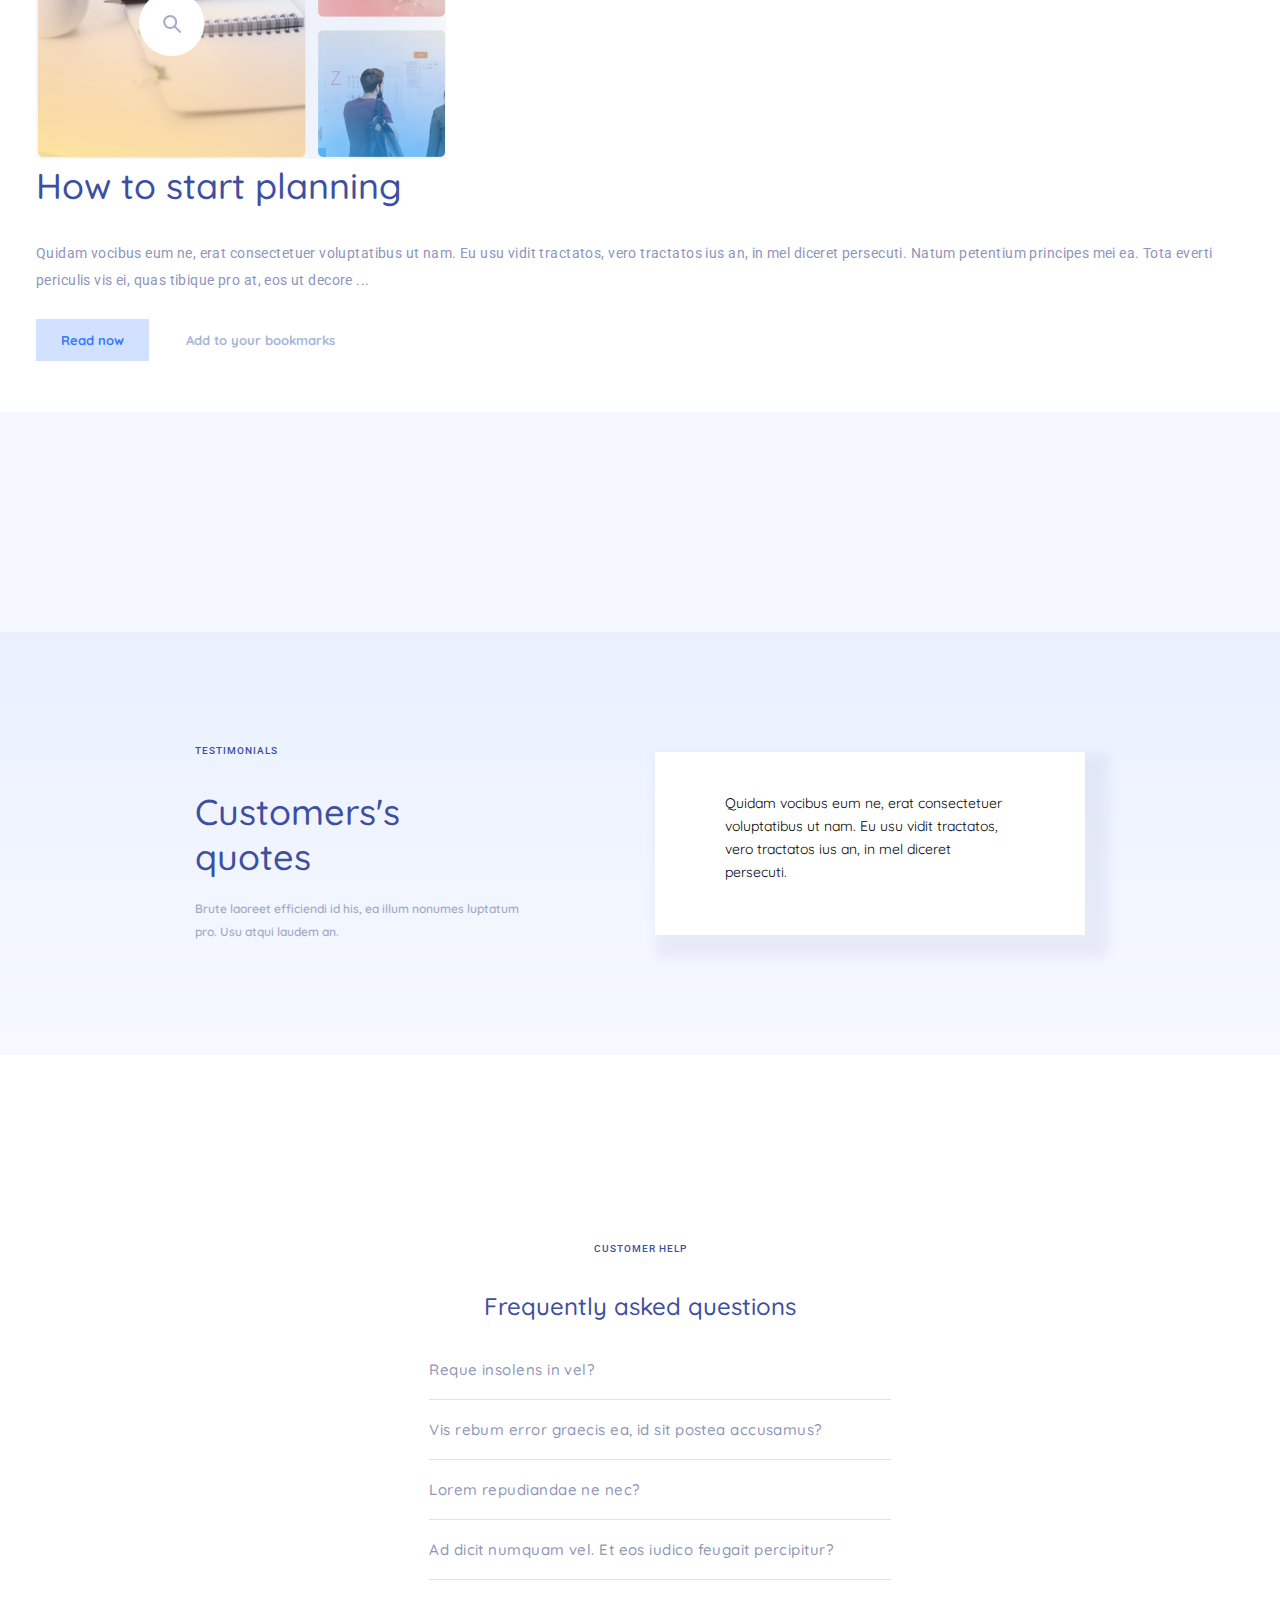
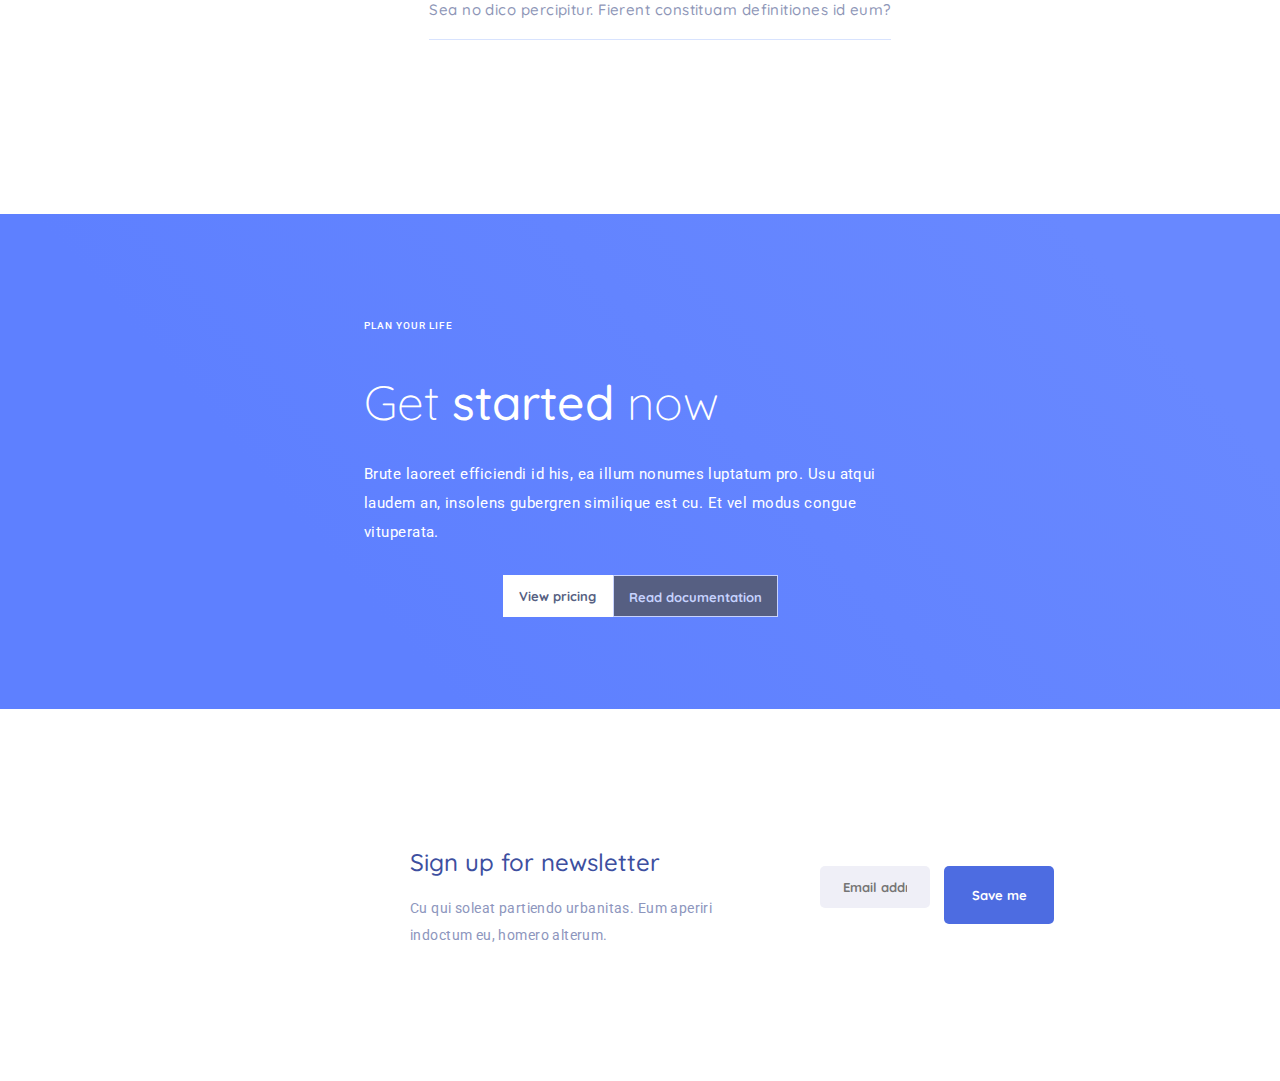
==== commit c1c736ab: "add some fix styles" ====
--- a/index.html
+++ b/index.html
@@ -159,15 +159,16 @@
 
   </section>
   <section class="our-resources">
-    <h4 class="sm-title">our resources</h4>
-    <h2 class="title">Start reading our blog</h2>
-    <div class="slider">
-      <div class="slider__left">
+    <h4 class="sm-title our-resources__sm-title">our resources</h4>
+    <h2 class="title our-resources__title">Start reading our blog</h2>
+    <div class="slider our-resources__slider">
+      <div class="our-resources__slider-left">
         <img src="img/our-resources/illustrations.png" alt="">
       </div>
-      <div class="slider__right">
-        <div class="slider__title big-title">How to start planning</div>
-        <div class="slider__text">Quidam vocibus eum ne, erat consectetuer voluptatibus ut nam. Eu usu vidit tractatos,
+      <div class="our-resources__slider__right">
+        <div class="big-title slider__title">How to start planning</div>
+        <div class="text slider__text">Quidam vocibus eum ne, erat consectetuer voluptatibus ut nam. Eu usu vidit
+          tractatos,
           vero tractatos ius an, in mel diceret persecuti. Natum petentium principes mei ea. Tota everti periculis vis
           ei, quas tibique pro at, eos ut decore ...
         </div>
